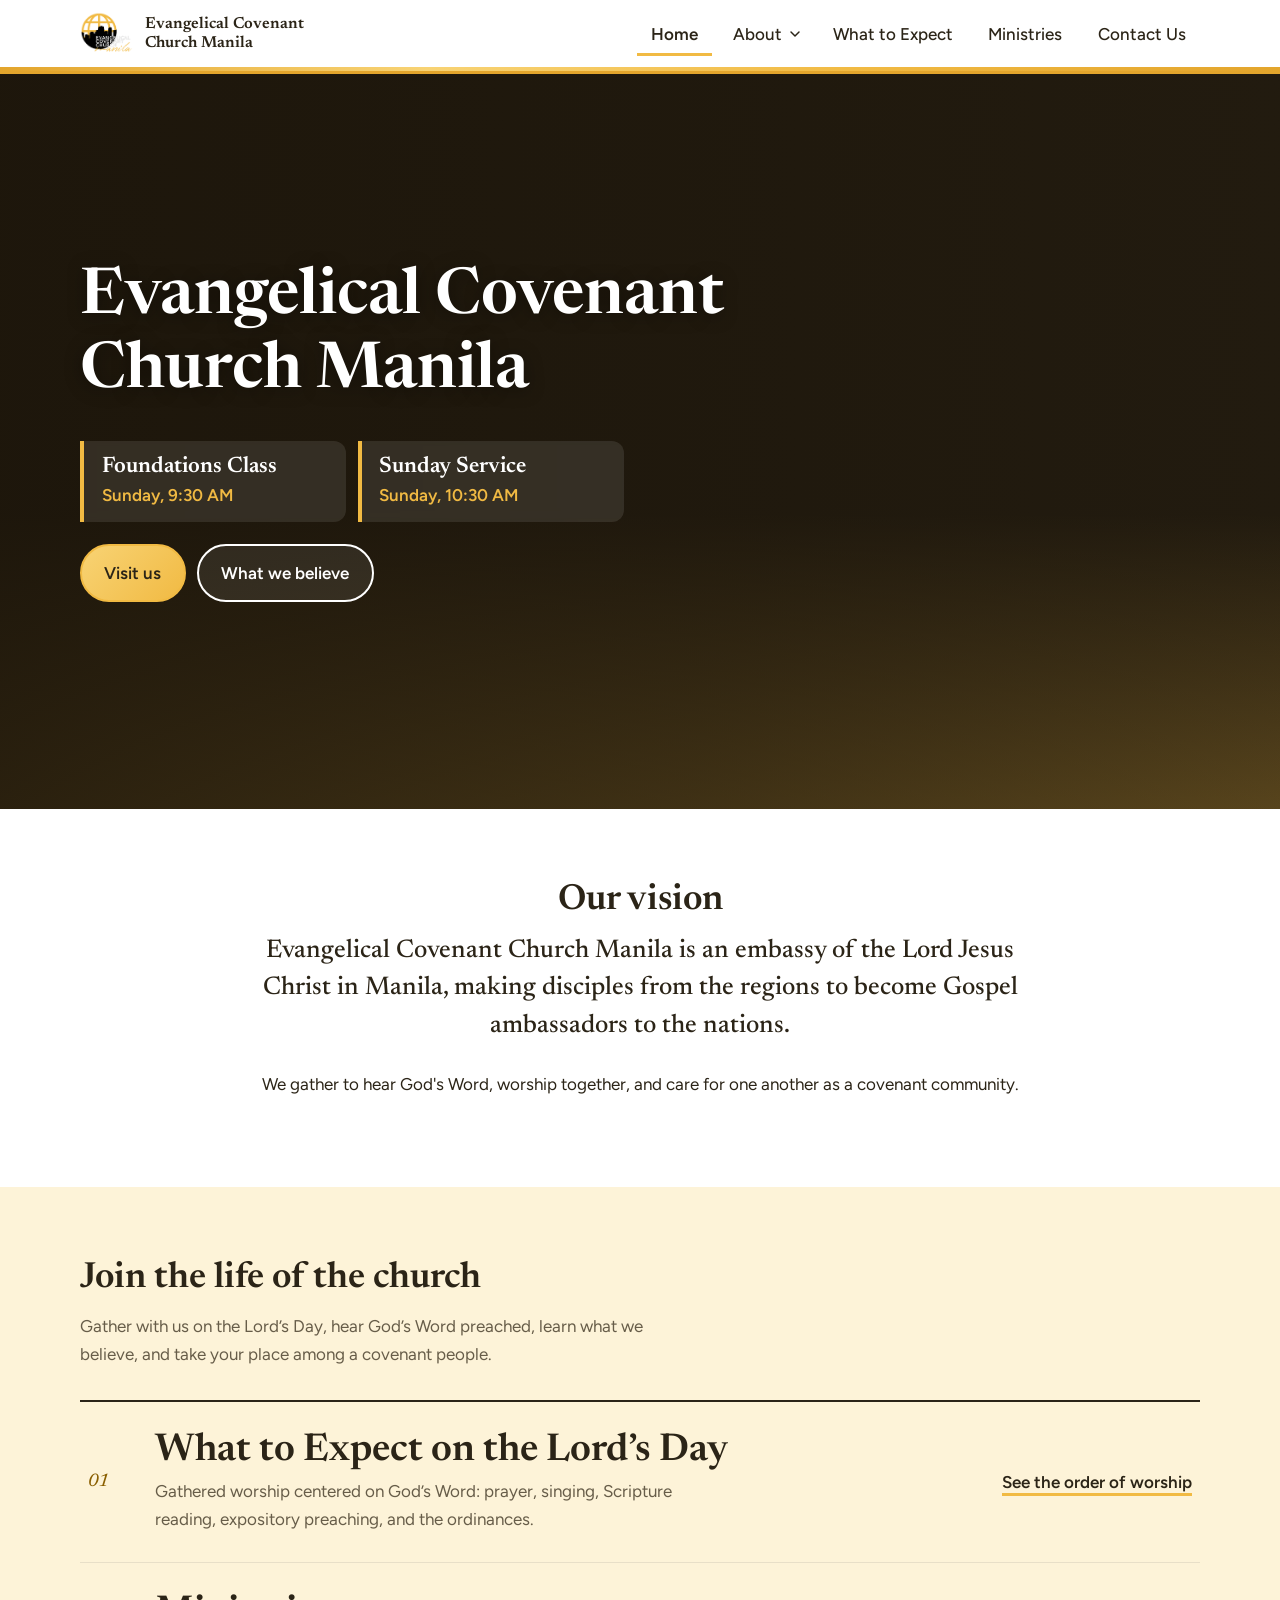
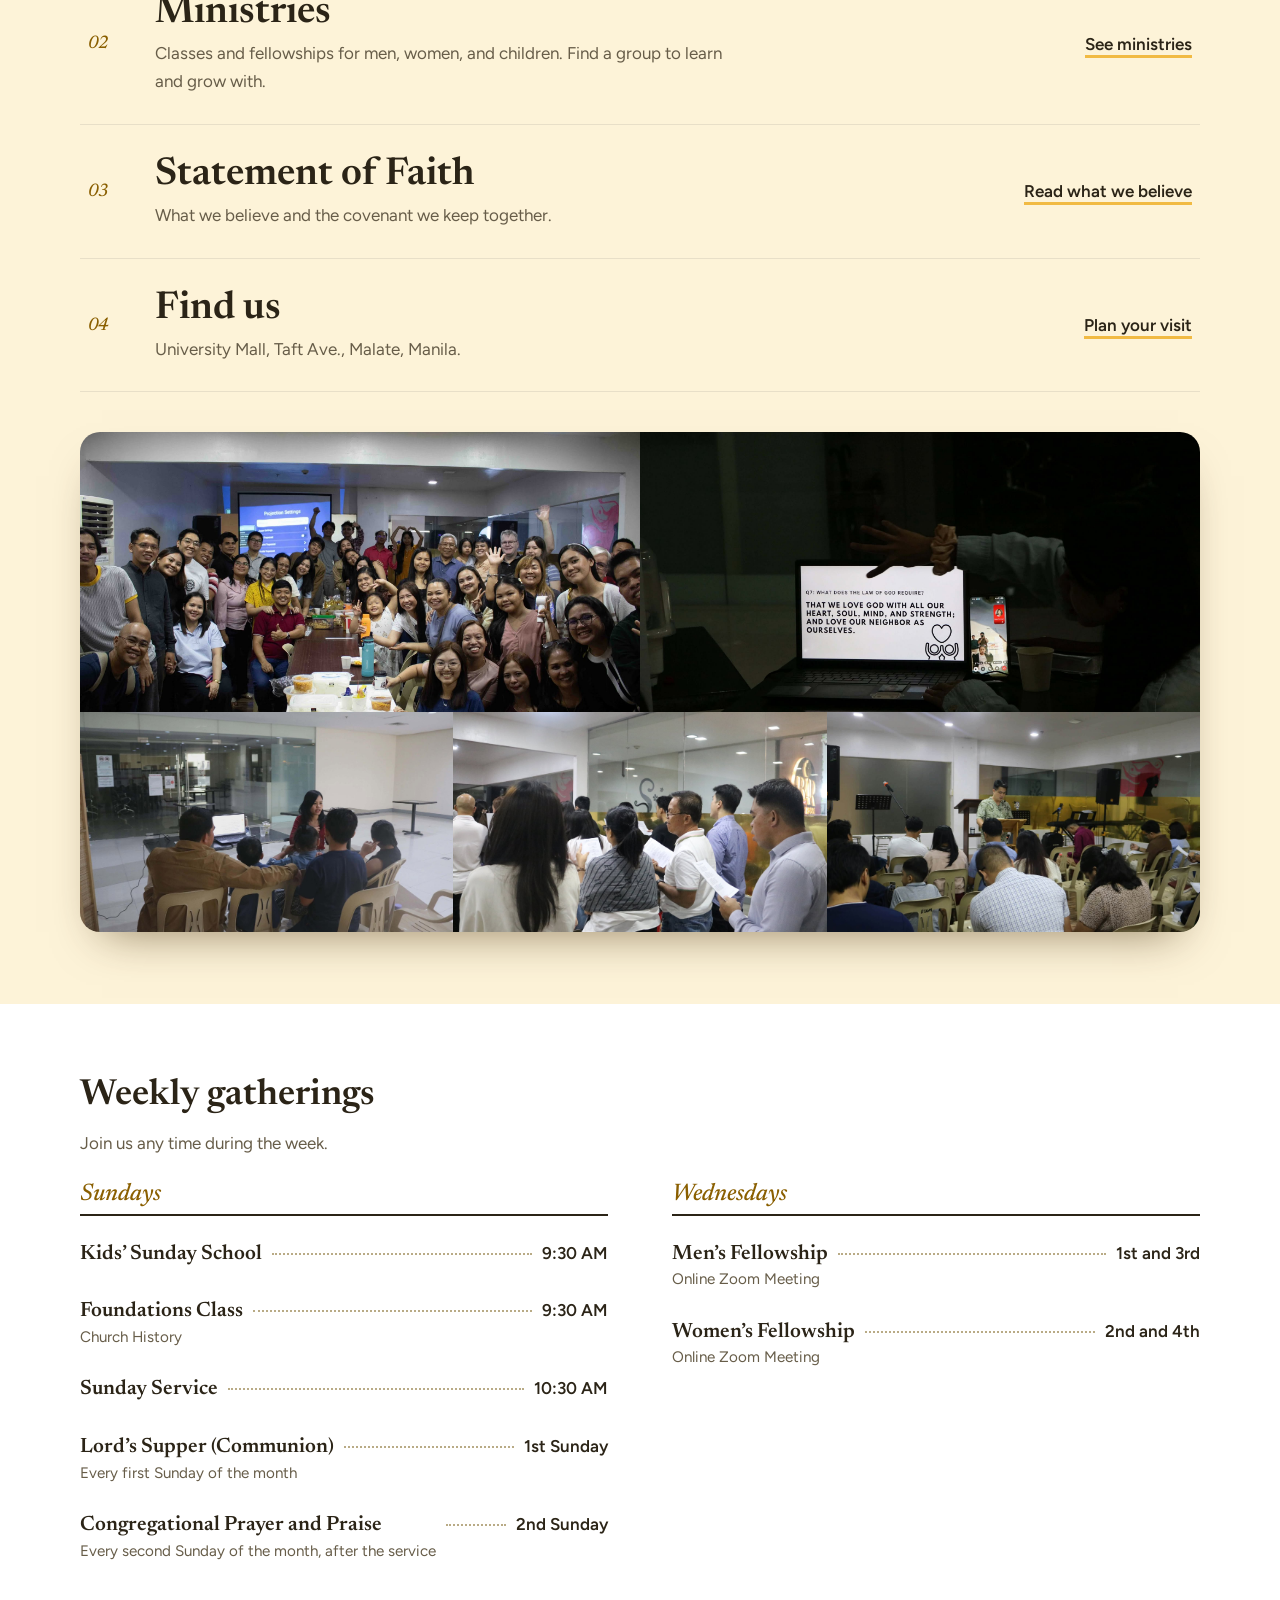
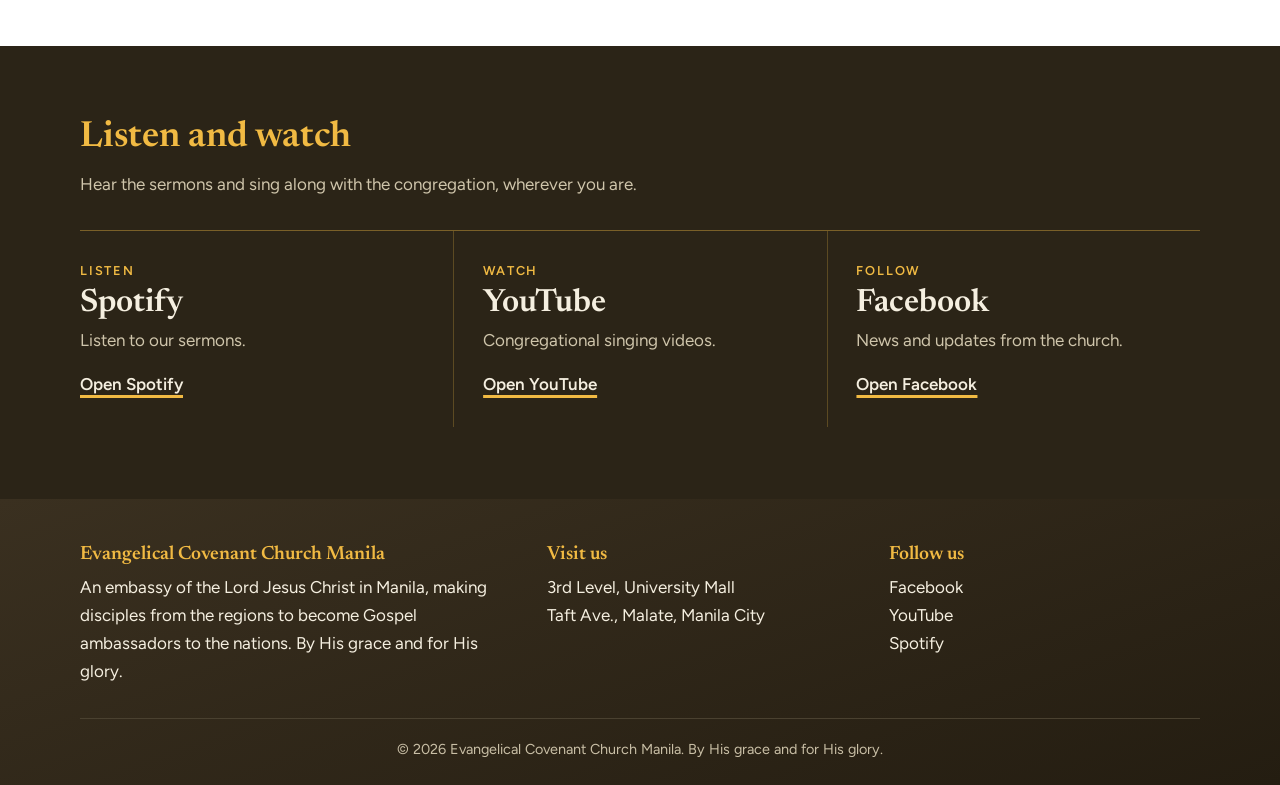
==== index.html @ 543fa3ef "Add files via upload" ====
<!DOCTYPE html>
<html lang="en"><head><meta charset="utf-8">
<!--
  Evangelical Covenant Church Manila (ECCM) website
  (c) 2026 Evangelical Covenant Church Manila. All rights reserved.
  PRIVATE PROPERTY: This code is the private property of ECCM.
  Do not copy, reproduce, modify, or redistribute any part of it without written permission.
-->

<meta name="viewport" content="width=device-width, initial-scale=1">
<title>Evangelical Covenant Church Manila</title><meta name="description" content="Evangelical Covenant Church Manila, an embassy of the Lord Jesus Christ in Manila.">
<link rel="preconnect" href="https://fonts.googleapis.com"><link rel="preconnect" href="https://fonts.gstatic.com" crossorigin>
<link href="https://fonts.googleapis.com/css2?family=Figtree:wght@400;500;600&family=Newsreader:ital,opsz,wght@0,6..72,500;0,6..72,600;1,6..72,400&display=swap" rel="stylesheet">
<link rel="icon" href="img/logo.png"><link rel="stylesheet" href="style.css"></head><body>
<header class="site-header"><div class="wrap bar">
<a class="brand" href="index.html"><img class="logo" src="img/logo.png" alt="" height="44"><span>Evangelical Covenant<br>Church Manila</span></a>
<button class="menu-btn" aria-expanded="false" aria-controls="nav">Menu</button>
<nav id="nav"><ul><li><a href="index.html" aria-current="page">Home</a></li><li class="has-sub"><a href="about.html">About</a><button class="sub-btn" type="button" aria-expanded="false" aria-controls="sub-about" aria-label="Show About submenu"><svg viewBox="0 0 24 24" width="16" height="16" fill="none" stroke="currentColor" stroke-width="2.2" stroke-linecap="round" stroke-linejoin="round" aria-hidden="true"><path d="M6 9l6 6 6-6"/></svg></button><ul class="sub" id="sub-about"><li><a href="about.html#statement">Statement of Faith</a></li><li><a href="about.html#covenant">How We Live</a></li><li><a href="about.html#leadership">Leadership</a></li></ul></li><li><a href="what-to-expect.html">What to Expect</a></li><li><a href="ministries.html">Ministries</a></li><li><a href="contact.html">Contact Us</a></li></ul></nav></div></header>
<main><section class="hero"><div class="slides" aria-hidden="true"><i style="background-image:url(img/bg-1.jpg)"></i><i style="background-image:url(img/bg-2.jpg)"></i><i style="background-image:url(img/bg-3.jpg)"></i><i style="background-image:url(img/bg-4.jpg)"></i></div><div class="shade" aria-hidden="true"></div>
<div class="wrap hero-copy">
<h1>Evangelical Covenant Church Manila</h1>
<ul class="hero-times"><li><b>Foundations Class</b><span>Sunday, 9:30 AM</span></li><li><b>Sunday Service</b><span>Sunday, 10:30 AM</span></li></ul>
<div class="btns"><a class="btn gold" href="contact.html">Visit us</a><a class="btn ghost" href="about.html#statement">What we believe</a></div></div></section>
<section class="sec"><div class="wrap vision"><h2>Our vision</h2><p class="big">Evangelical Covenant Church Manila is an embassy of the Lord Jesus Christ in Manila, making disciples from the regions to become Gospel ambassadors to the nations.</p><p>We gather to hear God's Word, worship together, and care for one another as a covenant community.</p></div></section>
<section class="sec join"><div class="wrap"><h2>Join the life of the church</h2><p class="intro">Gather with us on the Lord’s Day, hear God’s Word preached, learn what we believe, and take your place among a covenant people.</p>
<ul class="dir">
<li><a href="what-to-expect.html"><span class="no">01</span><span class="tx"><strong>What to Expect on the Lord’s Day</strong><span>Gathered worship centered on God’s Word: prayer, singing, Scripture reading, expository preaching, and the ordinances.</span></span><span class="cta">See the order of worship</span></a></li>
<li><a href="ministries.html"><span class="no">02</span><span class="tx"><strong>Ministries</strong><span>Classes and fellowships for men, women, and children. Find a group to learn and grow with.</span></span><span class="cta">See ministries</span></a></li>
<li><a href="about.html#statement"><span class="no">03</span><span class="tx"><strong>Statement of Faith</strong><span>What we believe and the covenant we keep together.</span></span><span class="cta">Read what we believe</span></a></li>
<li><a href="contact.html"><span class="no">04</span><span class="tx"><strong>Find us</strong><span>University Mall, Taft Ave., Malate, Manila.</span></span><span class="cta">Plan your visit</span></a></li>
</ul>
<div class="mosaic"><figure><img src="img/bg-4.jpg" alt="" loading="lazy"><figcaption></figcaption></figure><figure><img src="img/kids-2.jpg" alt="Kid's Ministry" loading="lazy"><figcaption></figcaption></figure><figure><img src="img/kids-1.jpg" alt="Kid's Ministry" loading="lazy"><figcaption></figcaption></figure><figure><img src="img/prayer-praise.jpg" alt="Congregational singing" loading="lazy"><figcaption></figcaption></figure><figure><img src="img/cpp1.jpg" alt="Prayer and fellowship" loading="lazy"><figcaption></figcaption></figure></div></div></section>
<section class="sec"><div class="wrap"><h2>Weekly gatherings</h2><p class="intro">Join us any time during the week.</p>
<div class="bulletin">
<div class="day"><h3>Sundays</h3><ul>
<li><span class="nm">Kids’ Sunday School</span><i></i><span class="tm">9:30 AM</span></li>
<li><span class="nm">Foundations Class<small>Church History</small></span><i></i><span class="tm">9:30 AM</span></li>
<li><span class="nm">Sunday Service</span><i></i><span class="tm">10:30 AM</span></li>
<li><span class="nm">Lord’s Supper (Communion)<small>Every first Sunday of the month</small></span><i></i><span class="tm">1st Sunday</span></li>
<li><span class="nm">Congregational Prayer and Praise<small>Every second Sunday of the month, after the service</small></span><i></i><span class="tm">2nd Sunday</span></li></ul></div>
<div class="day"><h3>Wednesdays</h3><ul>
<li><span class="nm">Men’s Fellowship<small>Online Zoom Meeting</small></span><i></i><span class="tm">1st and 3rd</span></li>
<li><span class="nm">Women’s Fellowship<small>Online Zoom Meeting</small></span><i></i><span class="tm">2nd and 4th</span></li></ul></div>
</div></div></section>
<section class="sec tune"><div class="wrap"><h2>Listen and watch</h2><p class="intro">Hear the sermons and sing along with the congregation, wherever you are.</p>
<div class="tune-grid">
<a href="https://open.spotify.com/show/7pBh1CfZZZYzNuZnSrfDWi?si=7de060ad68f64322" target="_blank" rel="noopener"><span class="lbl">Listen</span><strong>Spotify</strong><span class="d">Listen to our sermons.</span><span class="go2">Open Spotify</span></a>
<a href="https://www.youtube.com/@ECCMCongregationalSinging/videos" target="_blank" rel="noopener"><span class="lbl">Watch</span><strong>YouTube</strong><span class="d">Congregational singing videos.</span><span class="go2">Open YouTube</span></a>
<a href="https://www.facebook.com/eccm.ph" target="_blank" rel="noopener"><span class="lbl">Follow</span><strong>Facebook</strong><span class="d">News and updates from the church.</span><span class="go2">Open Facebook</span></a>
</div></div></section></main>
<footer class="site-footer"><div class="wrap">
<div class="foot">
<div><strong>Evangelical Covenant Church Manila</strong><p>An embassy of the Lord Jesus Christ in Manila, making disciples from the regions to become Gospel ambassadors to the nations. By His grace and for His glory.</p></div>
<div><strong>Visit us</strong><p>3rd Level, University Mall<br>Taft Ave., Malate, Manila City</p></div>
<div><strong>Follow us</strong><p><a href="https://www.facebook.com/eccm.ph" target="_blank" rel="noopener">Facebook</a><br><a href="https://www.youtube.com/@ECCMCongregationalSinging/videos" target="_blank" rel="noopener">YouTube</a><br><a href="https://open.spotify.com/show/7pBh1CfZZZYzNuZnSrfDWi?si=7de060ad68f64322" target="_blank" rel="noopener">Spotify</a></p></div>
</div>
<p class="copy">&copy; <span id="yr">2026</span> Evangelical Covenant Church Manila. By His grace and for His glory.</p></div></footer>
<script>
(function(){
var b=document.querySelector('.menu-btn'),n=document.getElementById('nav');
if(b&&n){b.addEventListener('click',function(){var o=n.classList.toggle('open');b.setAttribute('aria-expanded',o?'true':'false');});}
var y=document.getElementById('yr');if(y)y.textContent=new Date().getFullYear();
var subs=document.querySelectorAll('.sub-btn');
function closeSubs(){subs.forEach(function(s){s.parentNode.classList.remove('open');s.setAttribute('aria-expanded','false');});}
subs.forEach(function(s){s.addEventListener('click',function(e){e.stopPropagation();var li=s.parentNode,o=!li.classList.contains('open');closeSubs();if(o){li.classList.add('open');s.setAttribute('aria-expanded','true');}});});
document.querySelectorAll('.sub a').forEach(function(l){l.addEventListener('click',function(){closeSubs();if(n)n.classList.remove('open');if(b)b.setAttribute('aria-expanded','false');});});
document.addEventListener('click',closeSubs);
document.addEventListener('keydown',function(e){if(e.key==='Escape')closeSubs();});
var d=document.querySelector('.toc details');if(d&&window.matchMedia('(max-width:959px)').matches)d.open=false;
})();
</script></body></html>
---- style.css ----
/*
  Evangelical Covenant Church Manila (ECCM) website
  (c) 2026 Evangelical Covenant Church Manila. All rights reserved.
  PRIVATE PROPERTY: This code is the private property of ECCM.
  Do not copy, reproduce, modify, or redistribute any part of it without written permission.
*/
:root{--gold:#f1ba43;--gold-deep:#8a5f00;--gold-soft:#fdf3d8;--ink:#2b2417;--muted:#675d49;--line:#e8dfc8;--white:#fff}
*{box-sizing:border-box}html{scroll-behavior:smooth;scroll-padding-top:90px}
body{margin:0;font:400 1.0625rem/1.65 Figtree,system-ui,sans-serif;color:var(--ink);background:var(--white);-webkit-text-size-adjust:100%}
h1,h2,h3{font-family:Newsreader,Georgia,serif;font-weight:600;line-height:1.15;margin:0 0 .5em}
h1{font-size:clamp(2.2rem,7vw,4rem)}h2{font-size:clamp(1.6rem,4.5vw,2.25rem)}h3{font-size:1.35rem}
p{margin:0 0 1em}a{color:inherit}img{max-width:100%}
:focus-visible{outline:3px solid var(--ink);outline-offset:3px}
.wrap{width:min(1120px,100% - 2.5rem);margin-inline:auto}
.site-header{position:sticky;top:0;z-index:10;background:var(--white);border-bottom:3px solid var(--gold)}
.bar{display:flex;align-items:center;justify-content:space-between;padding:.7rem 0;flex-wrap:wrap}
.brand{display:flex;align-items:center;gap:.7rem;text-decoration:none;font:600 1rem/1.15 Newsreader,serif}
.mark{display:grid;place-items:center;width:2.6rem;height:2.6rem;background:var(--gold);border-radius:50%;font-size:1.4rem}
.menu-btn{font:600 1rem Figtree,sans-serif;padding:.6rem 1rem;border:2px solid var(--ink);background:none;border-radius:8px;cursor:pointer}
nav{width:100%;display:none}nav.open{display:block}
nav ul{list-style:none;margin:.6rem 0 0;padding:0}
nav a{display:block;padding:.85rem .25rem;text-decoration:none;font-weight:500;border-top:1px solid var(--line)}
nav a[aria-current]{font-weight:600;box-shadow:inset 4px 0 var(--gold);padding-left:.8rem}
@media(min-width:760px){.menu-btn{display:none}nav{display:block;width:auto}nav ul{display:flex;gap:.4rem;margin:0}
nav a{border:0;padding:.5rem .9rem;border-radius:8px}nav a:hover{background:var(--gold-soft)}nav a[aria-current]{box-shadow:inset 0 -3px var(--gold);border-radius:0;padding-left:.9rem}}
.hero{background:var(--gold);padding:clamp(2.5rem,8vw,5.5rem) 0}
.hero-grid{display:grid;gap:2rem;align-items:center}
.lead{font-size:1.2rem;max-width:34em}
@media(min-width:860px){.hero-grid{grid-template-columns:1.1fr .9fr}}
.page-hero{background:var(--gold);padding:clamp(2rem,6vw,3.5rem) 0}.page-hero h1{margin:0 0 .2em}.page-hero p{margin:0;font-size:1.15rem}
.btns{display:flex;flex-wrap:wrap;gap:.7rem;margin:1.4rem 0 1rem}
.btn{display:inline-block;padding:.8rem 1.4rem;border-radius:999px;font-weight:600;text-decoration:none;border:2px solid var(--ink)}
.btn.dark{background:var(--ink);color:var(--white)}.btn.line{background:transparent}.btn:hover{transform:translateY(-1px)}
.sec{padding:clamp(2.5rem,7vw,4.5rem) 0}.tint{background:var(--gold-soft)}
.two{display:grid;gap:2rem;align-items:center}@media(min-width:860px){.two{grid-template-columns:1fr 1fr;gap:3.5rem}}
.big{font:500 clamp(1.25rem,3.5vw,1.6rem)/1.45 Newsreader,serif}
.sub{margin-top:1.6rem;font-size:1.35rem}.note{color:var(--muted);font-size:.95rem}
.cards{display:grid;gap:1rem;margin:1.5rem 0}@media(min-width:700px){.cards{grid-template-columns:repeat(3,1fr)}}
.card{display:block;padding:1.4rem;background:var(--white);border:1px solid var(--line);border-top:4px solid var(--gold);border-radius:10px;text-decoration:none}
.card p{margin:0;color:var(--muted)}.card:hover{border-color:var(--gold)}
.gallery{display:grid;gap:1rem;grid-template-columns:repeat(auto-fit,minmax(200px,1fr));margin-top:1.5rem}
.ph{display:grid;place-items:center;aspect-ratio:4/3;border:2px dashed var(--gold-deep);background:repeating-linear-gradient(45deg,var(--gold-soft),var(--gold-soft) 12px,#fff 12px,#fff 24px);border-radius:12px;text-align:center;color:var(--gold-deep);font-weight:600;padding:1rem}
.ph small{display:block;font-weight:400;font-size:.85rem;margin-top:.2rem}.ph.tall{aspect-ratio:4/5}.hero-ph{aspect-ratio:3/2;border-color:var(--ink);color:var(--ink)}
.doc{display:grid;gap:2rem}@media(min-width:960px){.doc{grid-template-columns:260px 1fr;gap:4rem;align-items:start}.toc{position:sticky;top:96px}}
.toc{background:var(--gold-soft);border-radius:10px;padding:1rem 1.2rem}.toc summary{font-weight:600;cursor:pointer}
.toc ul{list-style:none;padding:0;margin:.8rem 0 0}.toc a{display:block;padding:.3rem 0;text-decoration:none;font-size:.95rem}.toc a:hover{text-decoration:underline}
@media(min-width:960px){.toc summary{pointer-events:none}}
.prose{max-width:42rem}.prose article{padding-bottom:1.6rem;margin-bottom:1.6rem;border-bottom:1px solid var(--line)}.prose h2{font-size:1.6rem}
.prose p{font-family:Newsreader,Georgia,serif;font-size:1.2rem;line-height:1.7}
.prose ol{padding-left:1.4rem}.prose li{font-family:Newsreader,Georgia,serif;font-size:1.2rem;line-height:1.7;margin-bottom:1rem}.blessing{font-style:italic}
.mlist{display:grid;gap:2rem}.ministry{display:grid;gap:1rem;padding-bottom:2rem;border-bottom:1px solid var(--line)}
@media(min-width:760px){.ministry{grid-template-columns:320px 1fr;gap:2rem;align-items:center}.ministry:nth-child(even){grid-template-columns:1fr 320px}.ministry:nth-child(even) .ph{order:2}}
.map{width:100%;aspect-ratio:4/3;border:0;border-radius:12px;margin-bottom:1rem;background:var(--gold-soft)}
.site-footer{background:var(--ink);color:#f5efe0;padding:2.5rem 0 1.5rem}
.foot{display:grid;gap:1.5rem}@media(min-width:700px){.foot{grid-template-columns:2fr 1fr}}
.site-footer strong{font:600 1.2rem Newsreader,serif;color:var(--gold)}.site-footer p{margin:.4rem 0 0}.site-footer a{text-decoration:none}.site-footer a:hover{text-decoration:underline}
.copy{margin-top:1.5rem!important;padding-top:1rem;border-top:1px solid #4a4130;font-size:.9rem;color:#c9bfa6}
@media(prefers-reduced-motion:reduce){*{scroll-behavior:auto!important;transition:none!important}}

/* Gold gradient + grain */
:root{--grain:url("data:image/svg+xml,%3Csvg xmlns='http://www.w3.org/2000/svg' width='220' height='220'%3E%3Cfilter id='n'%3E%3CfeTurbulence type='fractalNoise' baseFrequency='.85' numOctaves='3' stitchTiles='stitch'/%3E%3CfeColorMatrix values='0 0 0 0 .35 0 0 0 0 .22 0 0 0 0 0 0 0 0 .9 0'/%3E%3C/filter%3E%3Crect width='100%25' height='100%25' filter='url(%23n)'/%3E%3C/svg%3E")}
.hero,.page-hero{position:relative;isolation:isolate;overflow:hidden;
background:radial-gradient(900px 500px at 85% -10%,#ffe9a8 0%,rgba(255,233,168,0) 60%),radial-gradient(700px 500px at 0% 110%,#d89a1f 0%,rgba(216,154,31,0) 65%),linear-gradient(135deg,#f8d374 0%,#f1ba43 50%,#e3a52c 100%)}
.hero::before,.page-hero::before{content:"";position:absolute;inset:0;z-index:-1;background-image:var(--grain);opacity:.28;mix-blend-mode:multiply;pointer-events:none}
.site-header{border-bottom:0;box-shadow:0 3px 0 #e3a52c}
.site-header::after{content:"";display:block;height:4px;background:linear-gradient(90deg,#e3a52c,#f8d374,#f1ba43,#e3a52c)}
.tint{background:linear-gradient(180deg,#fff8e3,#fdecc0)}
.card{border-top:0;position:relative;overflow:hidden}
.card::before{content:"";position:absolute;inset:0 0 auto 0;height:5px;background:linear-gradient(90deg,#e3a52c,#f8d374)}
.btn.dark{background:linear-gradient(135deg,#3a3020,#2b2417)}
.site-footer{background:linear-gradient(160deg,#3a3020,#241d11)}
.logo{height:2.8rem;width:auto;max-width:4rem;object-fit:contain;display:block}

/* v3: photos, bento, schedule, stage, footer */
.hero-img{width:100%;aspect-ratio:3/2;object-fit:cover;border-radius:14px;border:6px solid #fff;box-shadow:0 18px 40px -12px rgba(60,35,0,.45)}
.mimg{width:100%;aspect-ratio:4/3;object-fit:cover;border-radius:12px;display:block}
.when-tag{display:inline-block;margin:0 0 .8rem;padding:.3rem .8rem;border-radius:999px;background:linear-gradient(135deg,#f8d374,#f1ba43);font-weight:600;font-size:.95rem}
.intro{color:var(--muted);max-width:36em;margin-bottom:1.6rem}

.bento{display:grid;gap:1rem;margin-bottom:1rem}
.tile{position:relative;overflow:hidden;display:flex;flex-direction:column;gap:.2rem;padding:1.6rem;border-radius:18px;text-decoration:none;min-height:200px;transition:transform .2s,box-shadow .2s}
.tile:hover{transform:translateY(-3px);box-shadow:0 16px 30px -14px rgba(60,35,0,.5)}
.tile h3{font-size:1.6rem;margin:.9rem 0 .4rem}.tile p{margin:0;max-width:26em}
.tile .ico{display:grid;place-items:center;width:3.2rem;height:3.2rem;border-radius:14px}
.go{margin-top:auto;align-self:flex-end;display:grid;place-items:center;width:2.6rem;height:2.6rem;border-radius:50%;border:2px solid currentColor}
.t-main{background:radial-gradient(500px 300px at 100% 0,rgba(241,186,67,.35),transparent 60%),linear-gradient(160deg,#3a3020,#241d11);color:#fdf3d8}
.t-main::before,.t-gold::before{content:"";position:absolute;inset:0;background-image:var(--grain);opacity:.18;mix-blend-mode:overlay;pointer-events:none}
.t-main .ico{background:var(--gold);color:var(--ink)}.t-main h3{font-size:2rem;color:var(--gold)}
.t-gold{background:linear-gradient(135deg,#f8d374,#f1ba43 55%,#e3a52c)}.t-gold .ico{background:rgba(43,36,23,.9);color:var(--gold)}
.t-cream{background:#fff;border:2px solid var(--gold)}.t-cream .ico{background:var(--gold-soft);color:var(--gold-deep)}
@media(min-width:760px){.bento{grid-template-columns:1.25fr 1fr;grid-template-rows:1fr 1fr}.t-main{grid-row:span 2;padding:2rem}.tile{min-height:0}}

.mosaic{display:grid;gap:1rem;grid-template-columns:1fr 1fr;margin-top:1rem}
.mosaic .ph{aspect-ratio:1/1}.mosaic .ph:first-child{grid-column:span 2;aspect-ratio:16/10}
@media(min-width:760px){.mosaic{grid-template-columns:repeat(4,1fr)}.mosaic .ph{aspect-ratio:auto;min-height:150px}
.mosaic .ph:first-child{grid-column:span 2;grid-row:span 2;aspect-ratio:auto}.mosaic .ph:last-child{grid-column:span 2}}

.sched{list-style:none;margin:1.2rem 0 0;padding:0;display:grid;gap:.8rem}
.sched li{display:flex;gap:1rem;align-items:center;padding:.8rem;border:1px solid var(--line);border-radius:14px;background:#fff}
.when{flex:0 0 7.2rem;text-align:center;padding:.7rem .4rem;border-radius:10px;background:linear-gradient(135deg,#f8d374,#f1ba43 60%,#e3a52c);line-height:1.25}
.when b{display:block;font-weight:600}.when span{font-size:.9rem}
.sched h3{margin:0;font-size:1.25rem}.sched p{margin:.1rem 0 0;color:var(--muted);font-size:.95rem}
@media(min-width:760px){.sched:not(.small){grid-template-columns:1fr 1fr}}
.sched.small{margin-top:.8rem}.sched.small li{padding:.6rem}

.stage{background:radial-gradient(700px 400px at 90% 0,rgba(241,186,67,.22),transparent 60%),linear-gradient(160deg,#3a3020,#241d11);color:#f5efe0}
.stage h2{color:var(--gold)}.stage .intro{color:#cfc5ab}
.plats{display:grid;gap:1rem}@media(min-width:760px){.plats{grid-template-columns:repeat(3,1fr)}}
.plat{display:flex;flex-direction:column;align-items:flex-start;gap:.3rem;padding:1.5rem;border-radius:18px;text-decoration:none;background:rgba(255,255,255,.06);border:1px solid rgba(241,186,67,.28);transition:background .2s,transform .2s}
.plat:hover{background:rgba(255,255,255,.11);transform:translateY(-3px)}
.plat h3{margin:.8rem 0 .2rem;font-size:1.5rem;color:#fff}.plat p{margin:0 0 1rem;color:#cfc5ab}
.badge{display:grid;place-items:center;width:3.4rem;height:3.4rem;border-radius:16px;color:#fff}
.badge.sp{background:#1db954;color:#0b2a14}.badge.yt{background:#e62117}.badge.fb{background:#1877f2}
.pill{margin-top:auto;padding:.5rem 1.2rem;border-radius:999px;background:var(--gold);color:var(--ink);font-weight:600}

.foot{display:grid;gap:1.5rem;text-align:left}
@media(min-width:760px){.foot{grid-template-columns:1.4fr 1fr 1fr;gap:2rem}}
.site-footer .copy{text-align:center;margin:2rem 0 0!important;padding-top:1.2rem;border-top:1px solid #4a4130;font-size:.9rem;color:#c9bfa6}

/* v4: photo slideshow hero */
.hero{display:flex;align-items:center;min-height:clamp(460px,82vh,740px);padding:3rem 0;background:#241d11;color:#fff}
.hero::before{display:none}
.slides,.shade{position:absolute;inset:0}
.slides{z-index:-2}.shade{z-index:-1;background:linear-gradient(90deg,rgba(28,21,10,.82) 0%,rgba(28,21,10,.55) 55%,rgba(28,21,10,.25) 100%),linear-gradient(0deg,rgba(241,186,67,.35),transparent 40%)}
@media(max-width:759px){.shade{background:linear-gradient(0deg,rgba(28,21,10,.85) 0%,rgba(28,21,10,.6) 100%)}}
.slides i{position:absolute;inset:0;background-size:cover;background-position:center;opacity:0;animation:fade 28s infinite}
.slides i:nth-child(2){animation-delay:7s}.slides i:nth-child(3){animation-delay:14s}.slides i:nth-child(4){animation-delay:21s}
@keyframes fade{0%{opacity:0;transform:scale(1)}5%{opacity:1}25%{opacity:1}30%{opacity:0;transform:scale(1.07)}100%{opacity:0;transform:scale(1.07)}}
.hero-copy{position:relative;max-width:46rem;margin-inline:0 auto}
.hero-copy{margin-left:max(1.25rem,calc((100% - 1120px)/2))}
.hero h1{color:#fff;text-shadow:0 2px 18px rgba(0,0,0,.4)}
.hero .lead{color:#fdf3d8;text-shadow:0 1px 10px rgba(0,0,0,.4)}
.btn.gold{background:linear-gradient(135deg,#f8d374,#f1ba43);color:var(--ink);border-color:var(--gold)}
.btn.ghost{color:#fff;border-color:#fff;background:rgba(255,255,255,.08)}.btn.ghost:hover{background:rgba(255,255,255,.2)}
@media(prefers-reduced-motion:reduce){.slides i{animation:none}.slides i:first-child{opacity:1}}

/* v5: hero schedule */
.hero-times{list-style:none;margin:0 0 .5rem;padding:0;display:grid;gap:.7rem;max-width:26rem}
.hero-times li{display:flex;flex-direction:column;padding:.8rem 1.1rem;border-left:4px solid var(--gold);background:rgba(255,255,255,.1);border-radius:0 12px 12px 0;backdrop-filter:blur(2px)}
.hero-times b{font:600 1.4rem/1.2 Newsreader,Georgia,serif;color:#fff}
.hero-times span{color:var(--gold);font-weight:600}
@media(min-width:560px){.hero-times{grid-template-columns:1fr 1fr;max-width:34rem}}

/* v6: real photos */
.stack{display:grid;gap:1rem}
.stack img{width:100%;aspect-ratio:3/2;object-fit:cover;border-radius:14px;display:block;box-shadow:0 14px 30px -14px rgba(60,35,0,.45)}
.stack img:nth-child(2){width:88%;justify-self:end;border:5px solid #fff}

/* v7: vision text, hover gallery, standard ministry photos */
.vision{max-width:50rem;text-align:center}
.mosaic figure{position:relative;margin:0;overflow:hidden;border-radius:14px;aspect-ratio:1/1;background:var(--gold-soft);transition:transform .35s,box-shadow .35s}
.mosaic figure:first-child{grid-column:span 2;aspect-ratio:16/10}
.mosaic img{width:100%;height:100%;object-fit:cover;display:block;transition:transform .7s cubic-bezier(.2,.7,.2,1)}
.mosaic figure::after{content:"";position:absolute;inset:0;border:4px solid transparent;border-radius:inherit;pointer-events:none;transition:border-color .35s}
.mosaic figcaption{position:absolute;left:0;right:0;bottom:0;padding:2.2rem 1rem .9rem;color:#fff;font-weight:600;background:linear-gradient(0deg,rgba(28,21,10,.88),transparent);transform:translateY(101%);transition:transform .35s}
.mosaic figure:hover,.mosaic figure:focus-within{transform:translateY(-5px);box-shadow:0 18px 32px -14px rgba(60,35,0,.55)}
.mosaic figure:hover img{transform:scale(1.1)}
.mosaic figure:hover::after{border-color:var(--gold)}
.mosaic figure:hover figcaption{transform:none}
@media(hover:none){.mosaic figcaption{transform:none}}
@media(min-width:760px){.mosaic{grid-auto-rows:190px}.mosaic figure,.mosaic figure:first-child{aspect-ratio:auto}.mosaic figure:first-child{grid-row:span 2}}
@media(prefers-reduced-motion:reduce){.mosaic figure,.mosaic img,.mosaic figcaption{transition:none}.mosaic figure:hover img{transform:none}}
.mframe{width:100%;aspect-ratio:4/3;overflow:hidden;border-radius:12px;background:var(--gold-soft)}
.mframe .mimg{width:100%;height:100%;aspect-ratio:auto;object-fit:cover;object-position:center 30%;border-radius:0}
.ministry .ph{width:100%;aspect-ratio:4/3}
@media(min-width:760px){.ministry,.ministry:nth-child(even){grid-template-columns:360px 1fr}
.ministry:nth-child(even){grid-template-columns:1fr 360px}.ministry:nth-child(even) .mframe,.ministry:nth-child(even) .ph{order:2}}

/* v8: About dropdown, section headings, leadership */
.has-sub{display:flex;flex-wrap:wrap;align-items:stretch}
.has-sub>a{flex:1}
.sub-btn{display:grid;place-items:center;padding:0 1rem;border:0;border-top:1px solid var(--line);background:none;color:inherit;cursor:pointer}
.sub-btn svg{transition:transform .2s}.has-sub.open .sub-btn svg{transform:rotate(180deg)}
nav .sub{display:none;width:100%;margin:0;padding:0 0 .4rem 1rem}
nav .has-sub.open>.sub{display:block}
nav .sub a{font-weight:400}
@media(min-width:760px){
.has-sub{position:relative;flex-wrap:nowrap;align-items:center}
.has-sub>a{flex:0 0 auto;padding-right:.2rem}
.sub-btn{border:0;padding:.5rem .6rem .5rem .1rem;border-radius:8px}
.sub-btn:hover{background:var(--gold-soft)}
nav .sub{position:absolute;top:100%;left:0;z-index:20;min-width:16rem;width:auto;padding:.4rem;background:#fff;border:1px solid var(--line);border-radius:12px;box-shadow:0 16px 30px -14px rgba(60,35,0,.5);flex-direction:column;gap:0}
nav .has-sub:hover>.sub,nav .has-sub:focus-within>.sub,nav .has-sub.open>.sub{display:flex}
nav .sub a{padding:.6rem .8rem}
}
.sec>.wrap>h2{margin-bottom:.3em}
.prose h3{font-size:1.6rem}
.prose article:last-child{border-bottom:0;margin-bottom:0;padding-bottom:0}
.elders{display:grid;gap:1.5rem}
@media(min-width:760px){.elders{grid-template-columns:repeat(3,1fr)}}
.elder{overflow:hidden;background:#fff;border:1px solid var(--line);border-radius:16px;transition:transform .2s,box-shadow .2s}
.elder:hover{transform:translateY(-3px);box-shadow:0 16px 30px -14px rgba(60,35,0,.5)}
.eframe{aspect-ratio:4/5;background:var(--gold-soft) url("data:image/svg+xml,%3Csvg xmlns='http://www.w3.org/2000/svg' viewBox='0 0 24 24' fill='%23ecd08a'%3E%3Ccircle cx='12' cy='8' r='4'/%3E%3Cpath d='M4 21c0-4.4 3.6-8 8-8s8 3.6 8 8z'/%3E%3C/svg%3E") center/45% no-repeat}
.eframe img{width:100%;height:100%;object-fit:cover;object-position:center top;display:block}
.ebody{padding:1.3rem 1.4rem 1.6rem;border-top:4px solid var(--gold)}
.ebody h3{margin:0 0 .1rem}
.role{margin:0 0 .8rem;color:var(--gold-deep);font-weight:600;font-size:.85rem;letter-spacing:.06em;text-transform:uppercase}
.ebody p:last-child{margin:0;color:var(--muted)}

/* v9: edge-to-edge photo collage (no gaps, no inner borders) */
.mosaic{gap:0;margin-top:2rem;overflow:hidden;border-radius:20px;box-shadow:0 22px 44px -22px rgba(60,35,0,.55);grid-template-columns:1fr 1fr;grid-template-rows:230px 170px 170px;grid-auto-rows:auto}
.mosaic figure,.mosaic figure:first-child{border-radius:0;aspect-ratio:auto;min-height:0;grid-column:auto;grid-row:auto}
.mosaic figure:first-child{grid-column:1/-1}
.mosaic figure:hover,.mosaic figure:focus-within{transform:none;box-shadow:none}
.mosaic figure::after{display:none}
.mosaic figcaption:empty{display:none}
@media(min-width:760px){
.mosaic{grid-template-columns:repeat(6,1fr);grid-template-rows:280px 220px;grid-auto-rows:auto}
.mosaic figure:nth-child(1){grid-column:1/4;grid-row:1}
.mosaic figure:nth-child(2){grid-column:4/7;grid-row:1}
.mosaic figure:nth-child(3){grid-column:1/3;grid-row:2}
.mosaic figure:nth-child(4){grid-column:3/5;grid-row:2}
.mosaic figure:nth-child(5){grid-column:5/7;grid-row:2}
}

/* v10: smaller text in the About dropdown */
nav .sub a{font-size:.9rem}

/* v11: Join section as a plain directory list (replaces bento tiles) */
.join{background:var(--gold-soft)}
.dir{list-style:none;margin:2rem 0 2.5rem;padding:0;border-top:2px solid var(--ink)}
.dir a{display:grid;grid-template-columns:auto 1fr;gap:.3rem 1.2rem;align-items:baseline;padding:1.4rem .2rem;border-bottom:1px solid var(--line);text-decoration:none;transition:padding .25s,background .25s}
.dir .no{font:italic 500 1.15rem Newsreader,Georgia,serif;color:var(--gold-deep)}
.dir strong{display:block;font:600 clamp(1.6rem,5vw,2.4rem)/1.1 Newsreader,Georgia,serif}
.dir .tx span{display:block;margin-top:.3rem;max-width:34em;color:var(--muted)}
.dir .cta{grid-column:2;font-weight:600;text-decoration:underline;text-decoration-color:var(--gold);text-decoration-thickness:3px;text-underline-offset:5px}
.dir a:hover{background:#fff;padding-left:1.2rem}
.dir a:hover .cta{text-decoration-color:var(--ink)}
@media(min-width:760px){.dir a{grid-template-columns:3rem 1fr auto;align-items:center;padding:1.8rem .5rem}.dir .cta{grid-column:auto}}

/* v12: Weekly gatherings as a bulletin timetable; Listen and watch as a flat dark band */
.bulletin{display:grid;gap:2.5rem;margin-top:1.6rem}
@media(min-width:760px){.bulletin{grid-template-columns:1fr 1fr;gap:4rem}}
.day h3{font:italic 500 1.5rem Newsreader,Georgia,serif;color:var(--gold-deep);margin:0 0 .5rem;padding-bottom:.5rem;border-bottom:2px solid var(--ink)}
.day ul{list-style:none;margin:0;padding:0}
.day li{display:flex;align-items:baseline;gap:.6rem;padding:.9rem 0}
.day .nm{font:600 1.3rem/1.2 Newsreader,Georgia,serif}
.day .nm small{display:block;margin-top:.15rem;font:400 .95rem Figtree,system-ui,sans-serif;color:var(--muted)}
.day i{flex:1;min-width:1rem;border-bottom:2px dotted #b9ab86;transform:translateY(-.25rem)}
.day .tm{font-weight:600;white-space:nowrap}
.tune{background:var(--ink);color:#f5efe0}
.tune h2{color:var(--gold)}.tune .intro{color:#cfc5ab}
.tune-grid{display:grid;margin-top:2rem;border-top:1px solid rgba(241,186,67,.4)}
.tune-grid a{display:block;padding:1.6rem 0;text-decoration:none;border-bottom:1px solid rgba(241,186,67,.25)}
.tune .lbl{display:block;font-size:.8rem;letter-spacing:.14em;text-transform:uppercase;font-weight:600;color:var(--gold)}
.tune strong{display:block;margin:.3rem 0;font:600 2rem/1.1 Newsreader,Georgia,serif;transition:color .2s}
.tune .d{display:block;margin-bottom:1rem;color:#cfc5ab}
.tune .go2{font-weight:600;text-decoration:underline;text-decoration-color:var(--gold);text-decoration-thickness:3px;text-underline-offset:5px}
.tune-grid a:hover strong{color:var(--gold)}
@media(min-width:760px){.tune-grid{grid-template-columns:repeat(3,1fr)}.tune-grid a{padding:1.8rem 1.8rem 1.8rem 0;border-bottom:0}.tune-grid a+a{padding-left:1.8rem;border-left:1px solid rgba(241,186,67,.25)}}

/* v13: Ministries page (photo slideshows + editorial rows) */
.mn-list{display:grid;gap:0}
.mn{display:grid;gap:1.6rem;padding:2.6rem 0;border-top:1px solid var(--line)}
.mn:first-child{border-top:0;padding-top:0}
.mn-no{margin:0 0 .2rem;font:italic 500 1.15rem Newsreader,Georgia,serif;color:var(--gold-deep)}
.mn h2{margin:0 0 .5rem}
.mn-meta{display:inline-block;margin:0 0 1rem;padding-bottom:.2rem;border-bottom:3px solid var(--gold);font-weight:600;font-size:.9rem;letter-spacing:.05em;text-transform:uppercase}
.mn-text p{max-width:34em}
.mn-study{margin:1.2rem 0 0!important;padding-left:1rem;border-left:4px solid var(--gold);font:italic 500 1.2rem/1.35 Newsreader,Georgia,serif}
.mn-study span{display:block;margin-bottom:.15rem;font:600 .75rem Figtree,system-ui,sans-serif;letter-spacing:.14em;text-transform:uppercase;color:var(--gold-deep)}
.show{padding:0 .7rem .2rem 0}
.frame{position:relative;aspect-ratio:4/3;overflow:hidden;border-radius:4px;background:var(--gold-soft);box-shadow:.7rem .7rem 0 var(--gold)}
.frame img{position:absolute;inset:0;width:100%;height:100%;object-fit:cover;object-position:center 30%;opacity:0;transition:opacity .8s}
.frame img.on{opacity:1}
.dots{display:flex;gap:.2rem;margin-top:1.2rem}
.dots button{width:2.4rem;height:1.6rem;padding:0;border:0;background:none;cursor:pointer}
.dots button::after{content:"";display:block;height:4px;background:var(--line);transition:background .3s}
.dots button.on::after{background:var(--ink)}
.mn-cta{max-width:44rem;text-align:center}
.mn-cta .btns{justify-content:center}
@media(min-width:860px){
.mn{grid-template-columns:1.1fr 1fr;gap:4rem;align-items:center;padding:3.6rem 0}
.mn:nth-child(even){grid-template-columns:1fr 1.1fr}
.mn:nth-child(even) .show{order:2;padding:0 0 .2rem .7rem}
.mn:nth-child(even) .frame{box-shadow:-.7rem .7rem 0 var(--gold)}
}
@media(prefers-reduced-motion:reduce){.frame img{transition:none}}

/* v14: Contact page */
.visit{display:grid;gap:2.2rem;align-items:center}
.addr{margin:1rem 0 1.6rem;font:500 clamp(1.5rem,4.5vw,2.2rem)/1.3 Newsreader,Georgia,serif}
.mapbox{padding:0 .7rem 0 0}
.mapbox .map{display:block;margin:0;border-radius:4px;box-shadow:.7rem .7rem 0 var(--gold)}
.mapbox .btns{margin-top:1.8rem}
@media(min-width:860px){.visit{grid-template-columns:1fr 1.1fr;gap:4rem}.mapbox .map{aspect-ratio:5/4}}

/* v15: What to Expect page */
.bul{display:grid;gap:3rem;align-items:center}
.txt2{display:grid;gap:2.4rem}
.bstage{perspective:1200px;padding:1rem 1rem 2rem}
.bfloat{position:relative;width:min(100%,420px);margin:0 auto;animation:bfloat 6s ease-in-out infinite alternate}
.bback{position:absolute;inset:0;background:var(--gold);border-radius:3px;transform:translate(.9rem,.9rem)}
.bpaper{position:relative;overflow:hidden;aspect-ratio:8.5/11;background:#fff;border-radius:3px;box-shadow:0 22px 40px -18px rgba(60,35,0,.55);transform-origin:left center;transform:rotateY(-28deg) rotateX(6deg) translateY(30px);opacity:0;transition:transform 1.3s cubic-bezier(.2,.7,.2,1),opacity 1s}
.bpaper img{position:absolute;inset:0;width:100%;height:100%;object-fit:cover;display:block}
.bph{position:absolute;inset:0;display:grid;place-content:center;gap:.3rem;padding:1rem;text-align:center;font:600 1.1rem Newsreader,Georgia,serif;color:var(--gold-deep);background:repeating-linear-gradient(45deg,var(--gold-soft),var(--gold-soft) 12px,#fff 12px,#fff 24px)}
.bph small{font:400 .8rem Figtree,system-ui,sans-serif;color:var(--muted)}
.bpaper::after{content:"";position:absolute;inset:0;background:linear-gradient(115deg,transparent 35%,rgba(255,255,255,.6) 50%,transparent 65%);transform:translateX(-130%);animation:sheen 6s 1.6s infinite;pointer-events:none}
.bstage.in .bpaper{opacity:1;transform:rotateY(0) rotateX(0)}
.bstage.live .bpaper{transform:rotateY(var(--ry,0deg)) rotateX(var(--rx,0deg));transition:transform .15s,opacity 1s}
@keyframes bfloat{to{transform:translateY(-9px)}}
@keyframes sheen{0%,60%{transform:translateX(-130%)}100%{transform:translateX(130%)}}
.flow{--p:0;position:relative;list-style:none;margin:2rem 0 0;padding:0 0 0 1.4rem;counter-reset:s}
.flow::before,.flow::after{content:"";position:absolute;left:0;top:0;width:3px}
.flow::before{height:100%;background:var(--line)}
.flow::after{height:calc(var(--p)*100%);background:var(--gold)}
.flow li{display:grid;grid-template-columns:2.8rem 1fr;gap:.4rem;padding:1.6rem 0;border-bottom:1px solid var(--line);counter-increment:s}
.flow li::before{content:counter(s,decimal-leading-zero);font:italic 500 1.2rem Newsreader,Georgia,serif;color:var(--gold-deep)}
.flow h3{margin:0 0 .4rem;font-size:1.5rem}
.flow p{max-width:40em;margin:0 0 .8rem}
.js .flow li{opacity:0;transform:translateY(22px);transition:opacity .7s,transform .7s}
.js .flow li.in{opacity:1;transform:none}
@media(min-width:860px){.bul{grid-template-columns:1fr 1.1fr;gap:4rem}.txt2{grid-template-columns:1fr 1fr;gap:4rem}.flow{padding-left:2rem}.flow li{grid-template-columns:4rem 1fr}}
@media(prefers-reduced-motion:reduce){.bfloat,.bpaper::after{animation:none}.bpaper{opacity:1;transform:none;transition:none}.js .flow li{opacity:1;transform:none;transition:none}}

/* v16: compact repeated-singing rows */
.flow li.brief{padding:.9rem 0}
.flow li.brief h3{margin:0;font-size:1.15rem}
.flow li.brief p{margin:.15rem 0 0;color:var(--muted)}
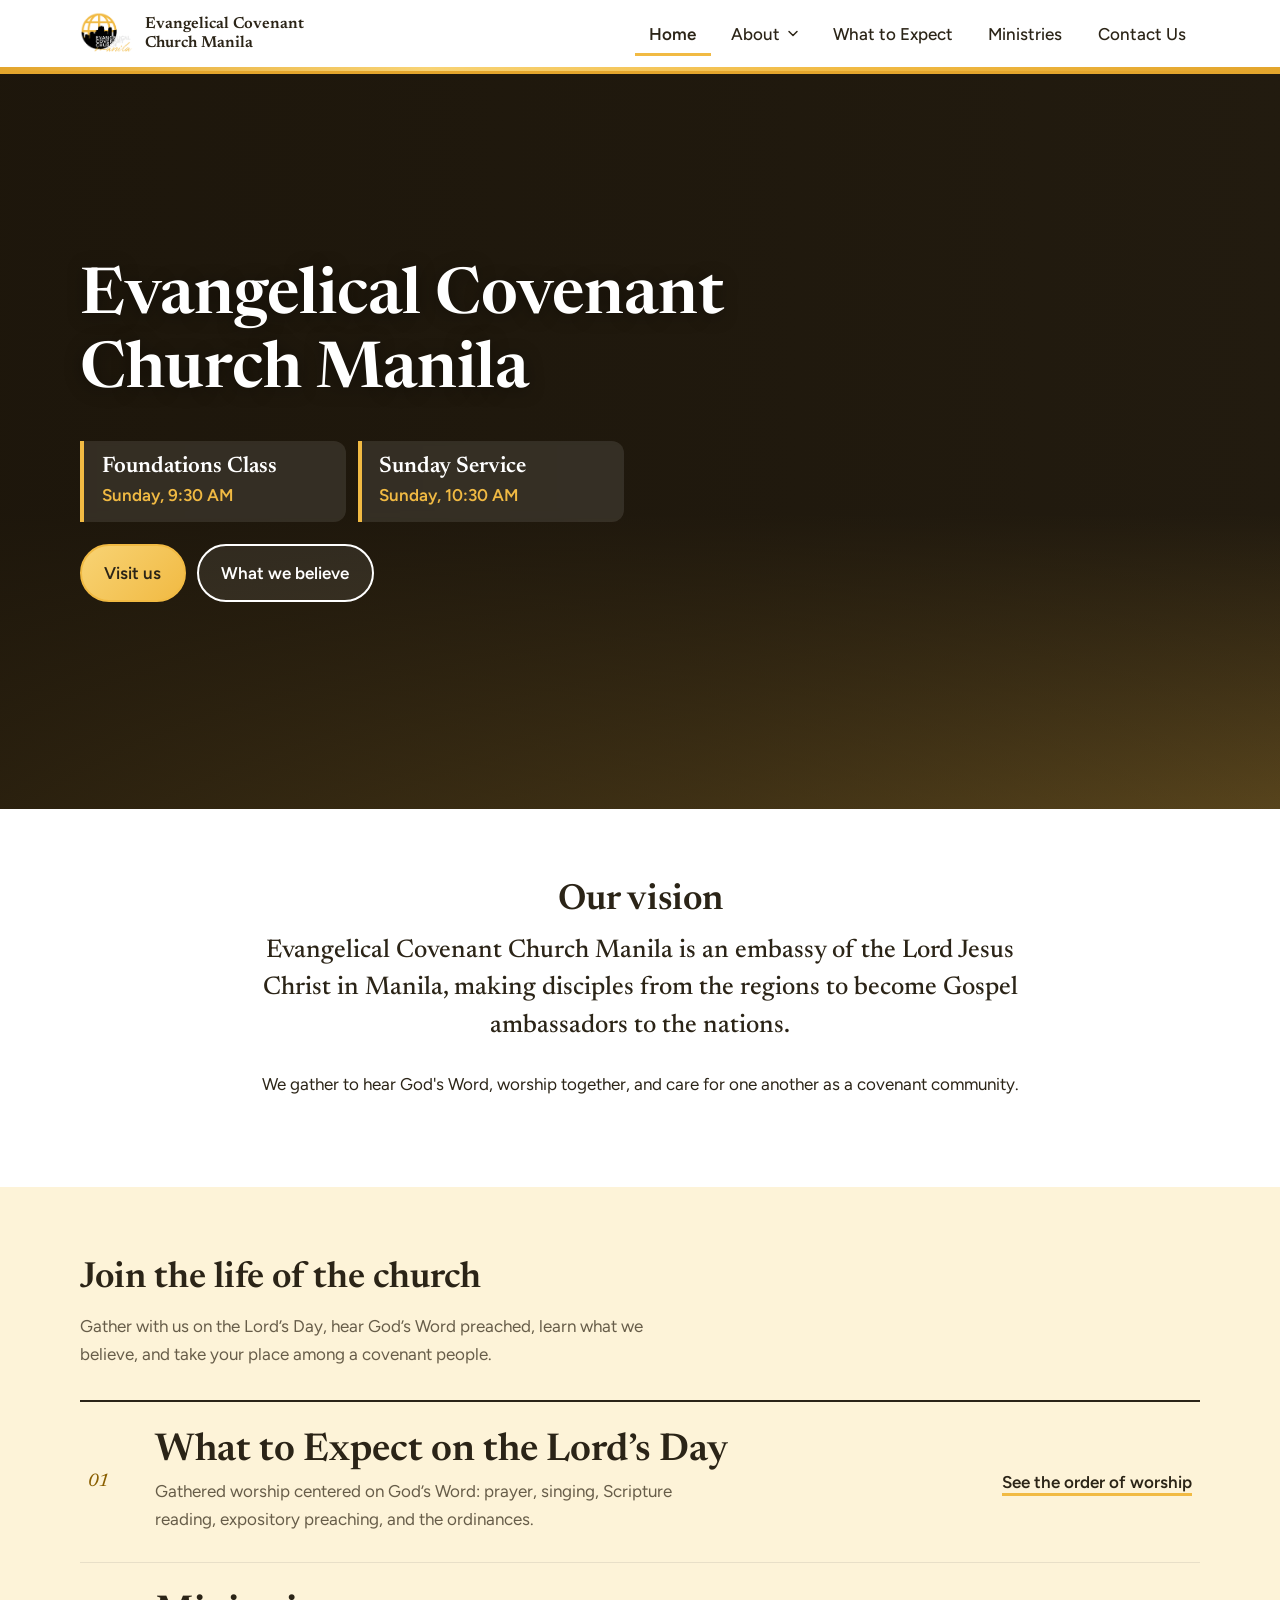
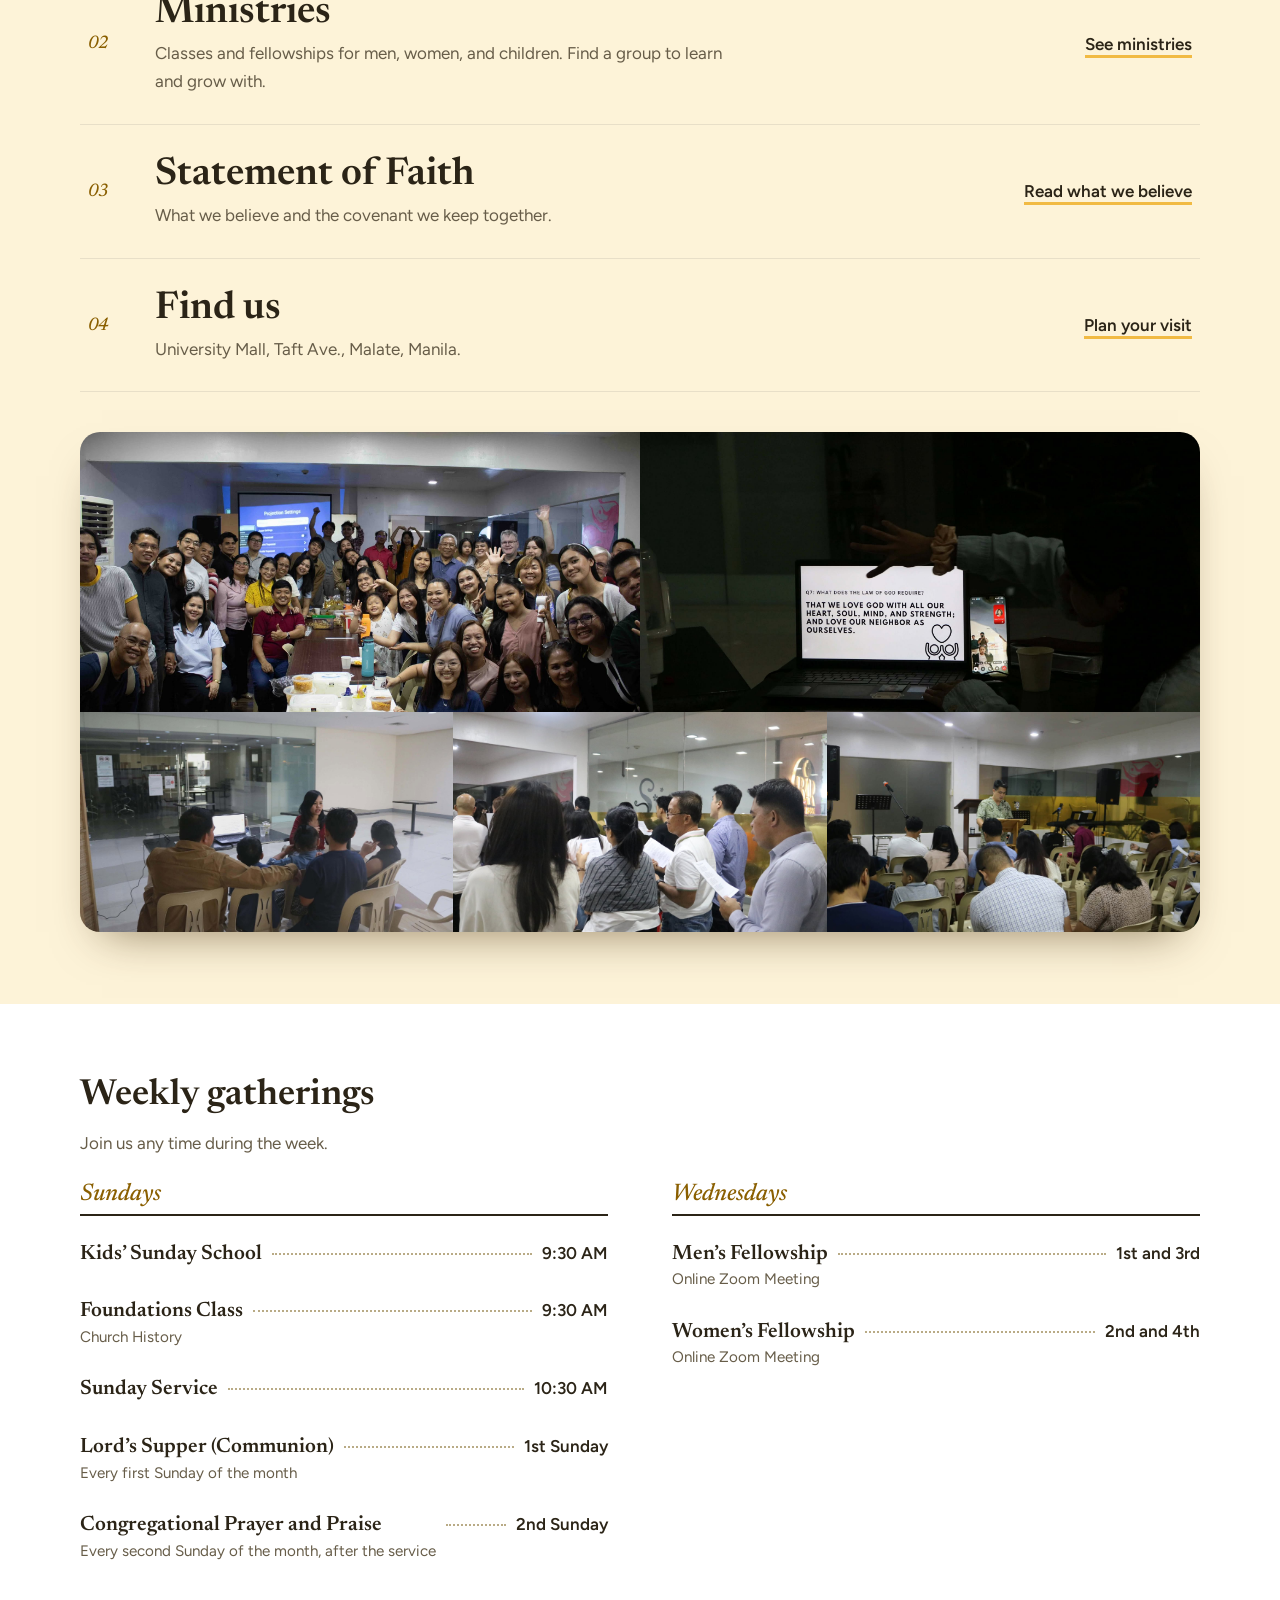
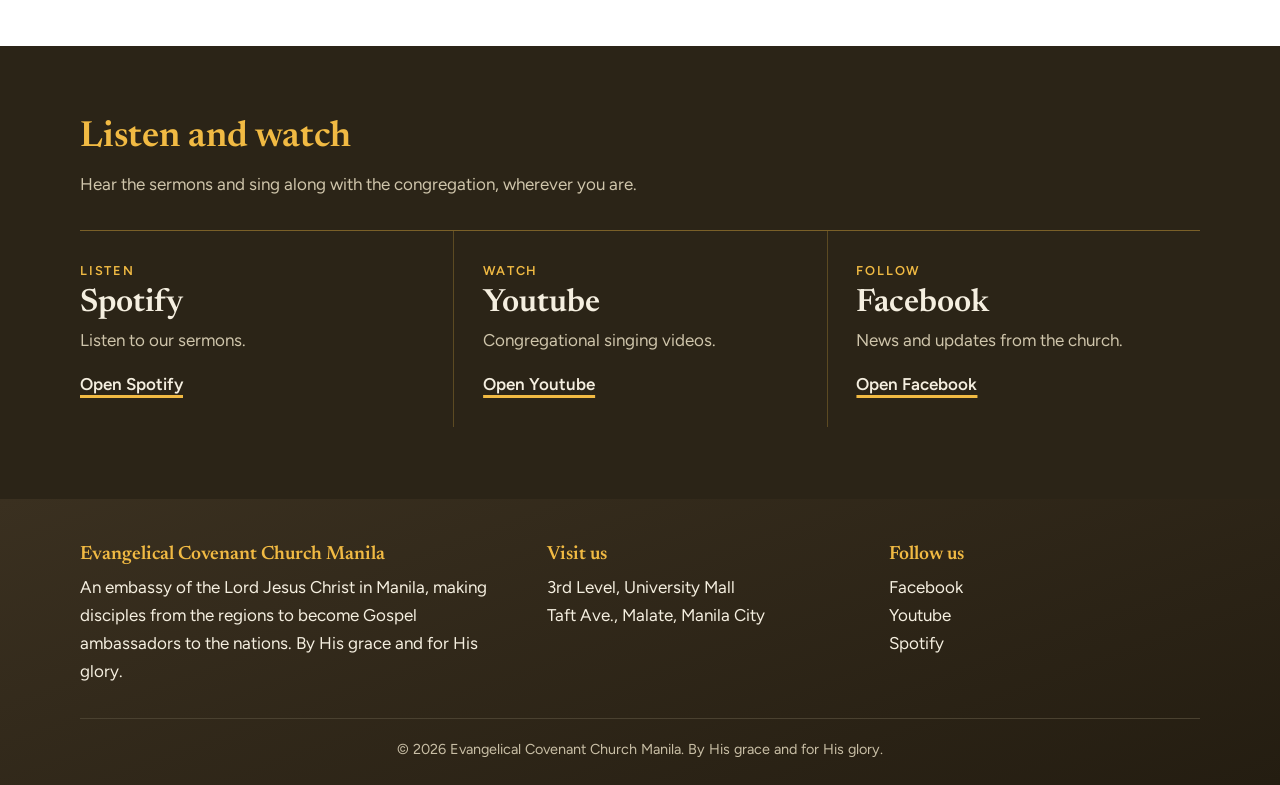
==== commit 99518fc1: "Add files via upload" ====
--- a/index.html
+++ b/index.html
@@ -14,7 +14,7 @@
 <link rel="icon" href="img/logo.png"><link rel="stylesheet" href="style.css"></head><body>
 <header class="site-header"><div class="wrap bar">
 <a class="brand" href="index.html"><img class="logo" src="img/logo.png" alt="" height="44"><span>Evangelical Covenant<br>Church Manila</span></a>
-<button class="menu-btn" aria-expanded="false" aria-controls="nav">Menu</button>
+<button class="menu-btn" aria-expanded="false" aria-controls="nav" aria-label="Menu"><span class="bars" aria-hidden="true"><i></i><i></i><i></i></span></button>
 <nav id="nav"><ul><li><a href="index.html" aria-current="page">Home</a></li><li class="has-sub"><a href="about.html">About</a><button class="sub-btn" type="button" aria-expanded="false" aria-controls="sub-about" aria-label="Show About submenu"><svg viewBox="0 0 24 24" width="16" height="16" fill="none" stroke="currentColor" stroke-width="2.2" stroke-linecap="round" stroke-linejoin="round" aria-hidden="true"><path d="M6 9l6 6 6-6"/></svg></button><ul class="sub" id="sub-about"><li><a href="about.html#statement">Statement of Faith</a></li><li><a href="about.html#covenant">How We Live</a></li><li><a href="about.html#leadership">Leadership</a></li></ul></li><li><a href="what-to-expect.html">What to Expect</a></li><li><a href="ministries.html">Ministries</a></li><li><a href="contact.html">Contact Us</a></li></ul></nav></div></header>
 <main><section class="hero"><div class="slides" aria-hidden="true"><i style="background-image:url(img/bg-1.jpg)"></i><i style="background-image:url(img/bg-2.jpg)"></i><i style="background-image:url(img/bg-3.jpg)"></i><i style="background-image:url(img/bg-4.jpg)"></i></div><div class="shade" aria-hidden="true"></div>
 <div class="wrap hero-copy">
@@ -45,14 +45,14 @@
 <section class="sec tune"><div class="wrap"><h2>Listen and watch</h2><p class="intro">Hear the sermons and sing along with the congregation, wherever you are.</p>
 <div class="tune-grid">
 <a href="https://open.spotify.com/show/7pBh1CfZZZYzNuZnSrfDWi?si=7de060ad68f64322" target="_blank" rel="noopener"><span class="lbl">Listen</span><strong>Spotify</strong><span class="d">Listen to our sermons.</span><span class="go2">Open Spotify</span></a>
-<a href="https://www.youtube.com/@ECCMCongregationalSinging/videos" target="_blank" rel="noopener"><span class="lbl">Watch</span><strong>YouTube</strong><span class="d">Congregational singing videos.</span><span class="go2">Open YouTube</span></a>
+<a href="https://www.youtube.com/@ECCMCongregationalSinging/videos" target="_blank" rel="noopener"><span class="lbl">Watch</span><strong>Youtube</strong><span class="d">Congregational singing videos.</span><span class="go2">Open Youtube</span></a>
 <a href="https://www.facebook.com/eccm.ph" target="_blank" rel="noopener"><span class="lbl">Follow</span><strong>Facebook</strong><span class="d">News and updates from the church.</span><span class="go2">Open Facebook</span></a>
 </div></div></section></main>
 <footer class="site-footer"><div class="wrap">
 <div class="foot">
 <div><strong>Evangelical Covenant Church Manila</strong><p>An embassy of the Lord Jesus Christ in Manila, making disciples from the regions to become Gospel ambassadors to the nations. By His grace and for His glory.</p></div>
 <div><strong>Visit us</strong><p>3rd Level, University Mall<br>Taft Ave., Malate, Manila City</p></div>
-<div><strong>Follow us</strong><p><a href="https://www.facebook.com/eccm.ph" target="_blank" rel="noopener">Facebook</a><br><a href="https://www.youtube.com/@ECCMCongregationalSinging/videos" target="_blank" rel="noopener">YouTube</a><br><a href="https://open.spotify.com/show/7pBh1CfZZZYzNuZnSrfDWi?si=7de060ad68f64322" target="_blank" rel="noopener">Spotify</a></p></div>
+<div><strong>Follow us</strong><p><a href="https://www.facebook.com/eccm.ph" target="_blank" rel="noopener">Facebook</a><br><a href="https://www.youtube.com/@ECCMCongregationalSinging/videos" target="_blank" rel="noopener">Youtube</a><br><a href="https://open.spotify.com/show/7pBh1CfZZZYzNuZnSrfDWi?si=7de060ad68f64322" target="_blank" rel="noopener">Spotify</a></p></div>
 </div>
 <p class="copy">&copy; <span id="yr">2026</span> Evangelical Covenant Church Manila. By His grace and for His glory.</p></div></footer>
 <script>
--- a/style.css
+++ b/style.css
@@ -317,3 +317,32 @@
 .flow li.brief{padding:.9rem 0}
 .flow li.brief h3{margin:0;font-size:1.15rem}
 .flow li.brief p{margin:.15rem 0 0;color:var(--muted)}
+
+/* v17: hamburger icon instead of the word "Menu" */
+.menu-btn{padding:.85rem .7rem;border:0;border-radius:8px;line-height:0}
+.menu-btn:hover{background:var(--gold-soft)}
+.menu-btn .bars{position:relative;display:block;width:26px;height:18px}
+.menu-btn .bars i{position:absolute;left:0;right:0;height:3px;border-radius:2px;background:var(--ink);transition:transform .25s,opacity .2s}
+.menu-btn .bars i:nth-child(1){top:0}
+.menu-btn .bars i:nth-child(2){top:7.5px}
+.menu-btn .bars i:nth-child(3){top:15px}
+.menu-btn[aria-expanded="true"] .bars i:nth-child(1){transform:translateY(7.5px) rotate(45deg)}
+.menu-btn[aria-expanded="true"] .bars i:nth-child(2){opacity:0}
+.menu-btn[aria-expanded="true"] .bars i:nth-child(3){transform:translateY(-7.5px) rotate(-45deg)}
+
+/* v18: Nicene Creed laid out line by line */
+.creed{padding-left:1.2rem;border-left:4px solid var(--gold)}
+.creed p{margin:0 0 1.6rem}
+.creed .ln{display:block;padding-left:1.4rem;text-indent:-1.4rem}
+.creed .fw{margin:0;font-style:italic;color:var(--muted)}
+
+/* v19: Statement of Faith contents list + About menu highlight */
+.prose article{scroll-margin-top:100px}
+.toc a[aria-current]{font-weight:600;box-shadow:inset 3px 0 var(--gold);padding-left:.6rem}
+@media(min-width:960px){.toc{max-height:calc(100vh - 8rem);overflow-y:auto}}
+@media(min-width:760px){
+.has-sub>a{padding-right:2rem}
+.has-sub>.sub-btn{position:absolute;right:.35rem;top:50%;transform:translateY(-50%);padding:.35rem;border-radius:6px}
+.has-sub>.sub-btn:hover{background:transparent}
+.has-sub:hover>a,.has-sub:focus-within>a{background:var(--gold-soft)}
+}
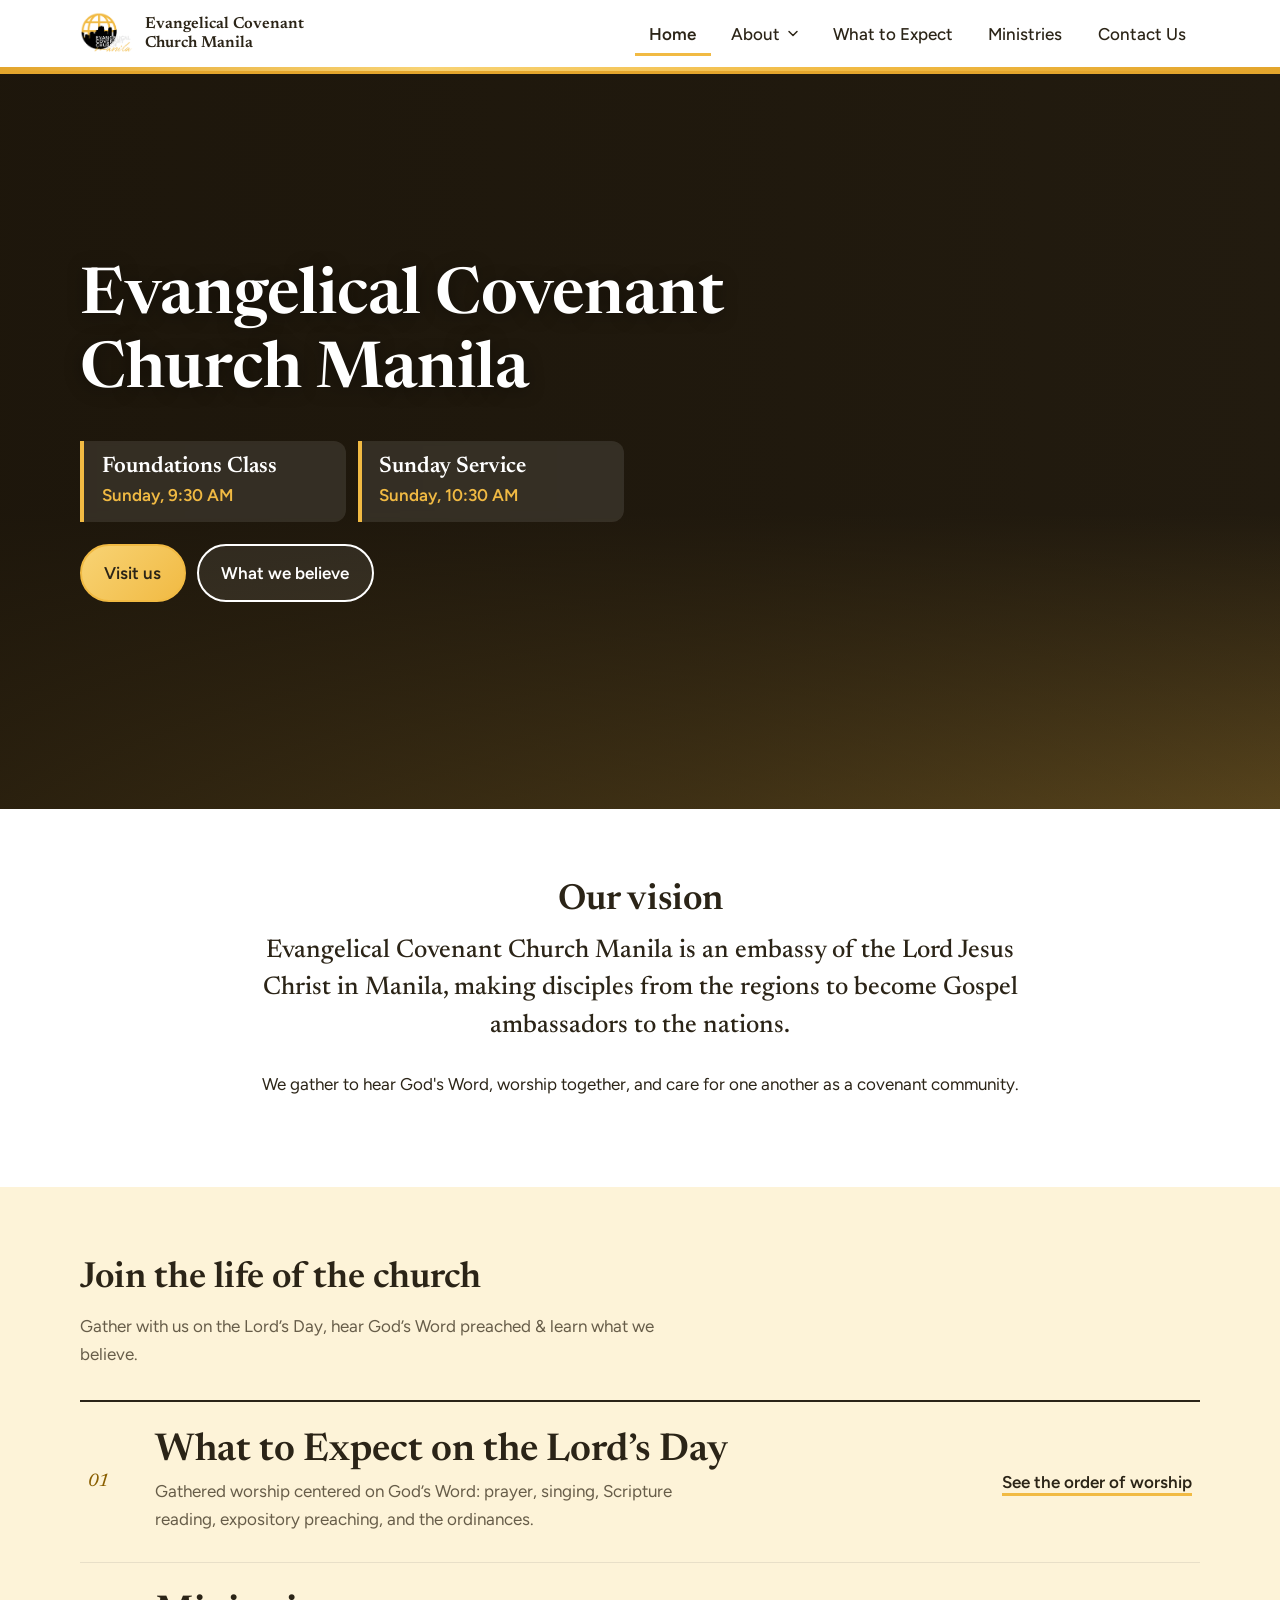
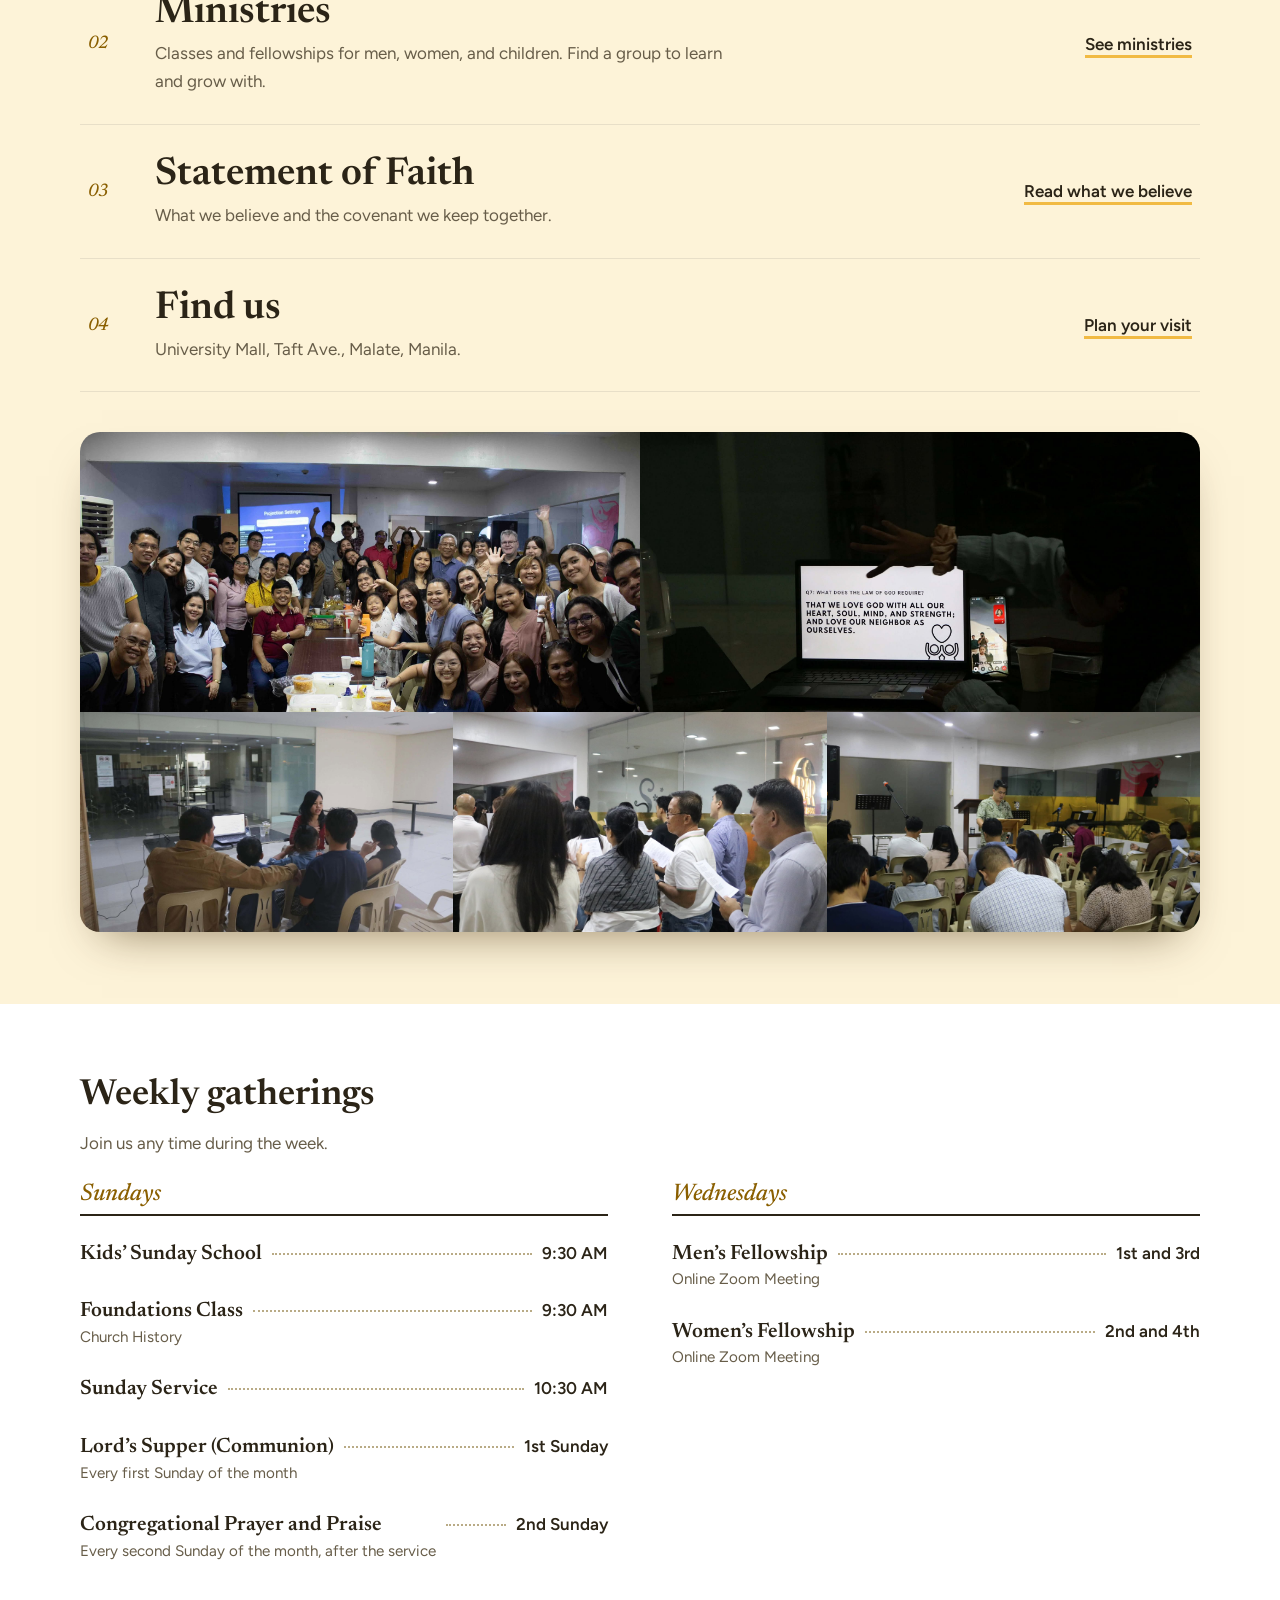
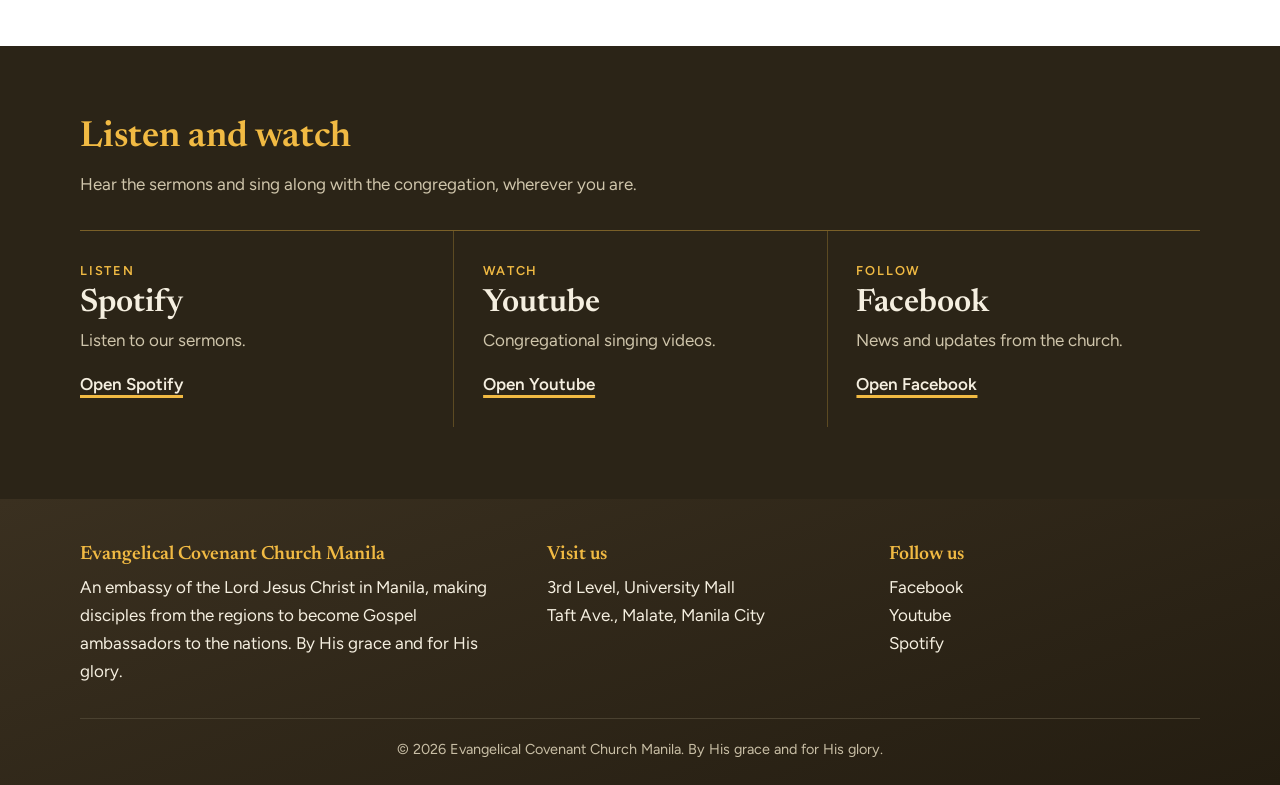
==== commit 680747ff: "Update index.html" ====
--- a/index.html
+++ b/index.html
@@ -22,7 +22,7 @@
 <ul class="hero-times"><li><b>Foundations Class</b><span>Sunday, 9:30 AM</span></li><li><b>Sunday Service</b><span>Sunday, 10:30 AM</span></li></ul>
 <div class="btns"><a class="btn gold" href="contact.html">Visit us</a><a class="btn ghost" href="about.html#statement">What we believe</a></div></div></section>
 <section class="sec"><div class="wrap vision"><h2>Our vision</h2><p class="big">Evangelical Covenant Church Manila is an embassy of the Lord Jesus Christ in Manila, making disciples from the regions to become Gospel ambassadors to the nations.</p><p>We gather to hear God's Word, worship together, and care for one another as a covenant community.</p></div></section>
-<section class="sec join"><div class="wrap"><h2>Join the life of the church</h2><p class="intro">Gather with us on the Lord’s Day, hear God’s Word preached, learn what we believe, and take your place among a covenant people.</p>
+<section class="sec join"><div class="wrap"><h2>Join the life of the church</h2><p class="intro">Gather with us on the Lord’s Day, hear God’s Word preached & learn what we believe.</p>
 <ul class="dir">
 <li><a href="what-to-expect.html"><span class="no">01</span><span class="tx"><strong>What to Expect on the Lord’s Day</strong><span>Gathered worship centered on God’s Word: prayer, singing, Scripture reading, expository preaching, and the ordinances.</span></span><span class="cta">See the order of worship</span></a></li>
 <li><a href="ministries.html"><span class="no">02</span><span class="tx"><strong>Ministries</strong><span>Classes and fellowships for men, women, and children. Find a group to learn and grow with.</span></span><span class="cta">See ministries</span></a></li>
@@ -68,4 +68,4 @@
 document.addEventListener('keydown',function(e){if(e.key==='Escape')closeSubs();});
 var d=document.querySelector('.toc details');if(d&&window.matchMedia('(max-width:959px)').matches)d.open=false;
 })();
-</script></body></html>+</script></body></html>
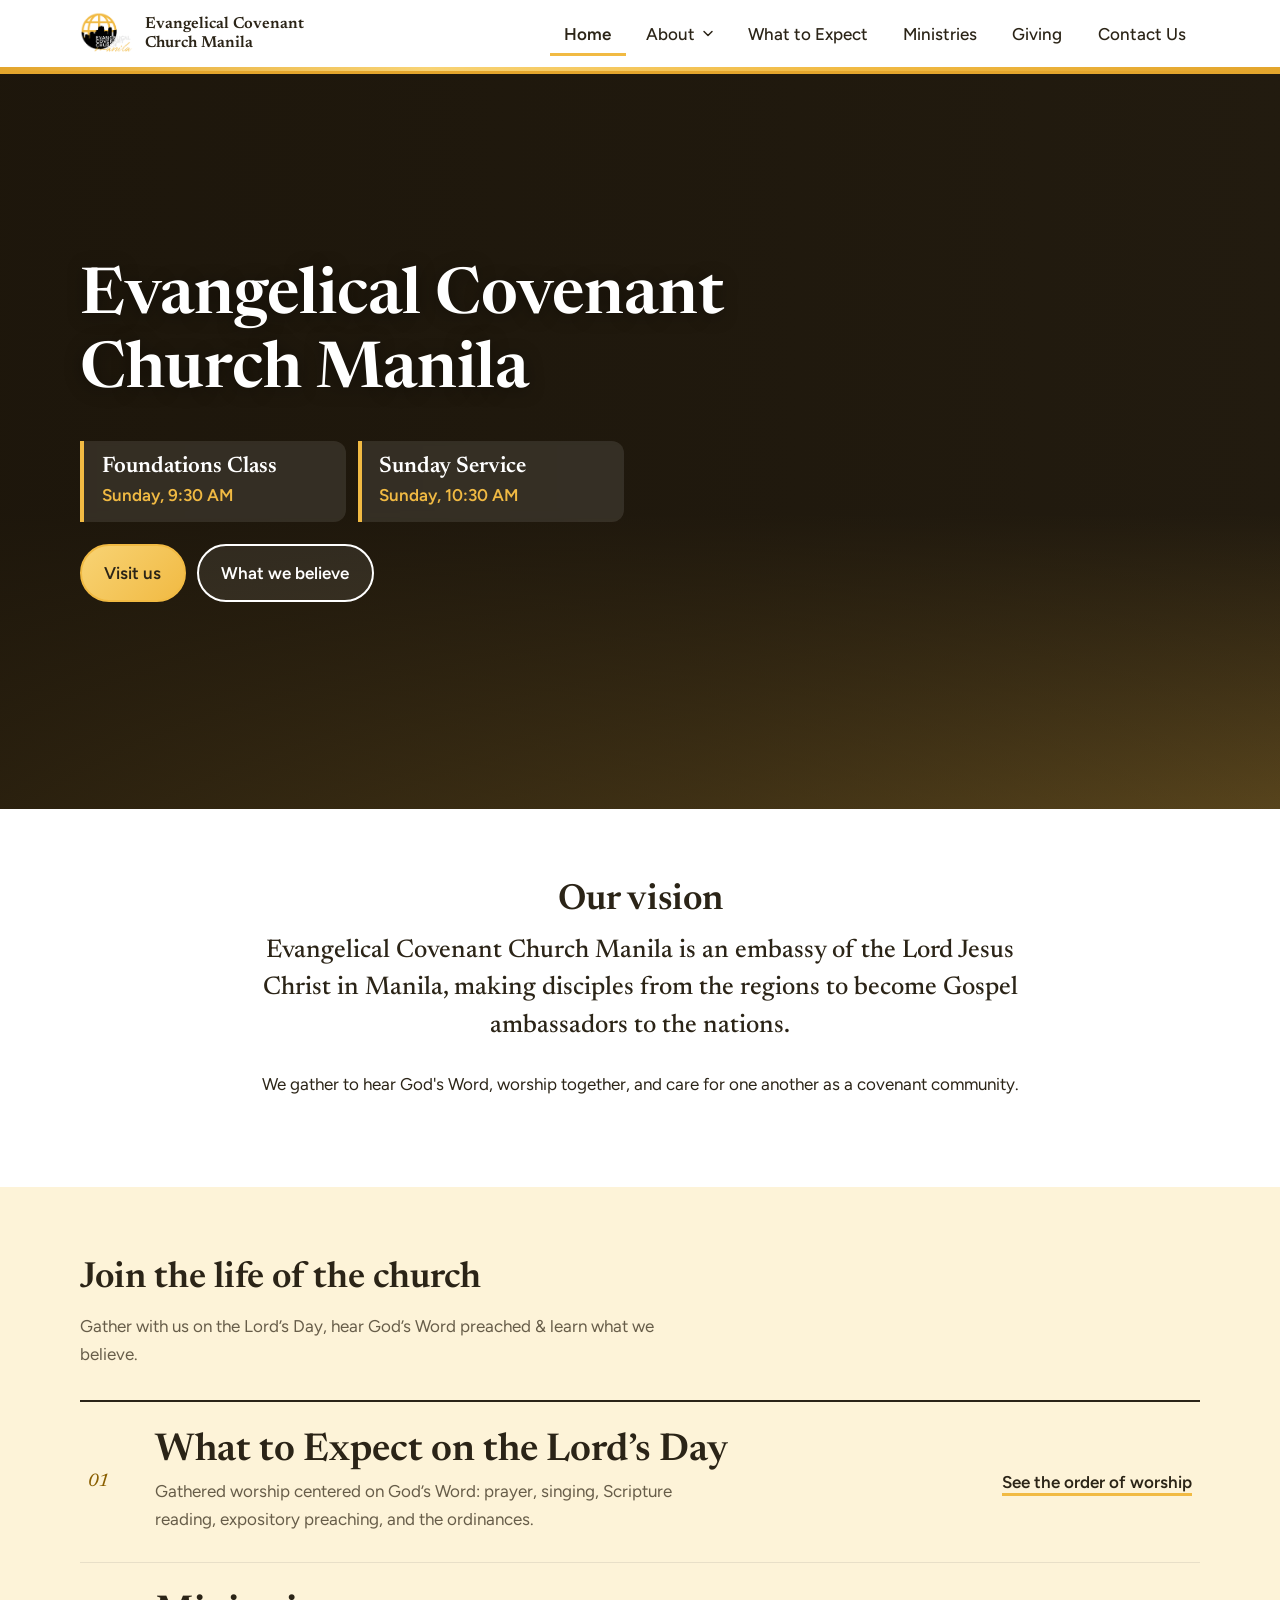
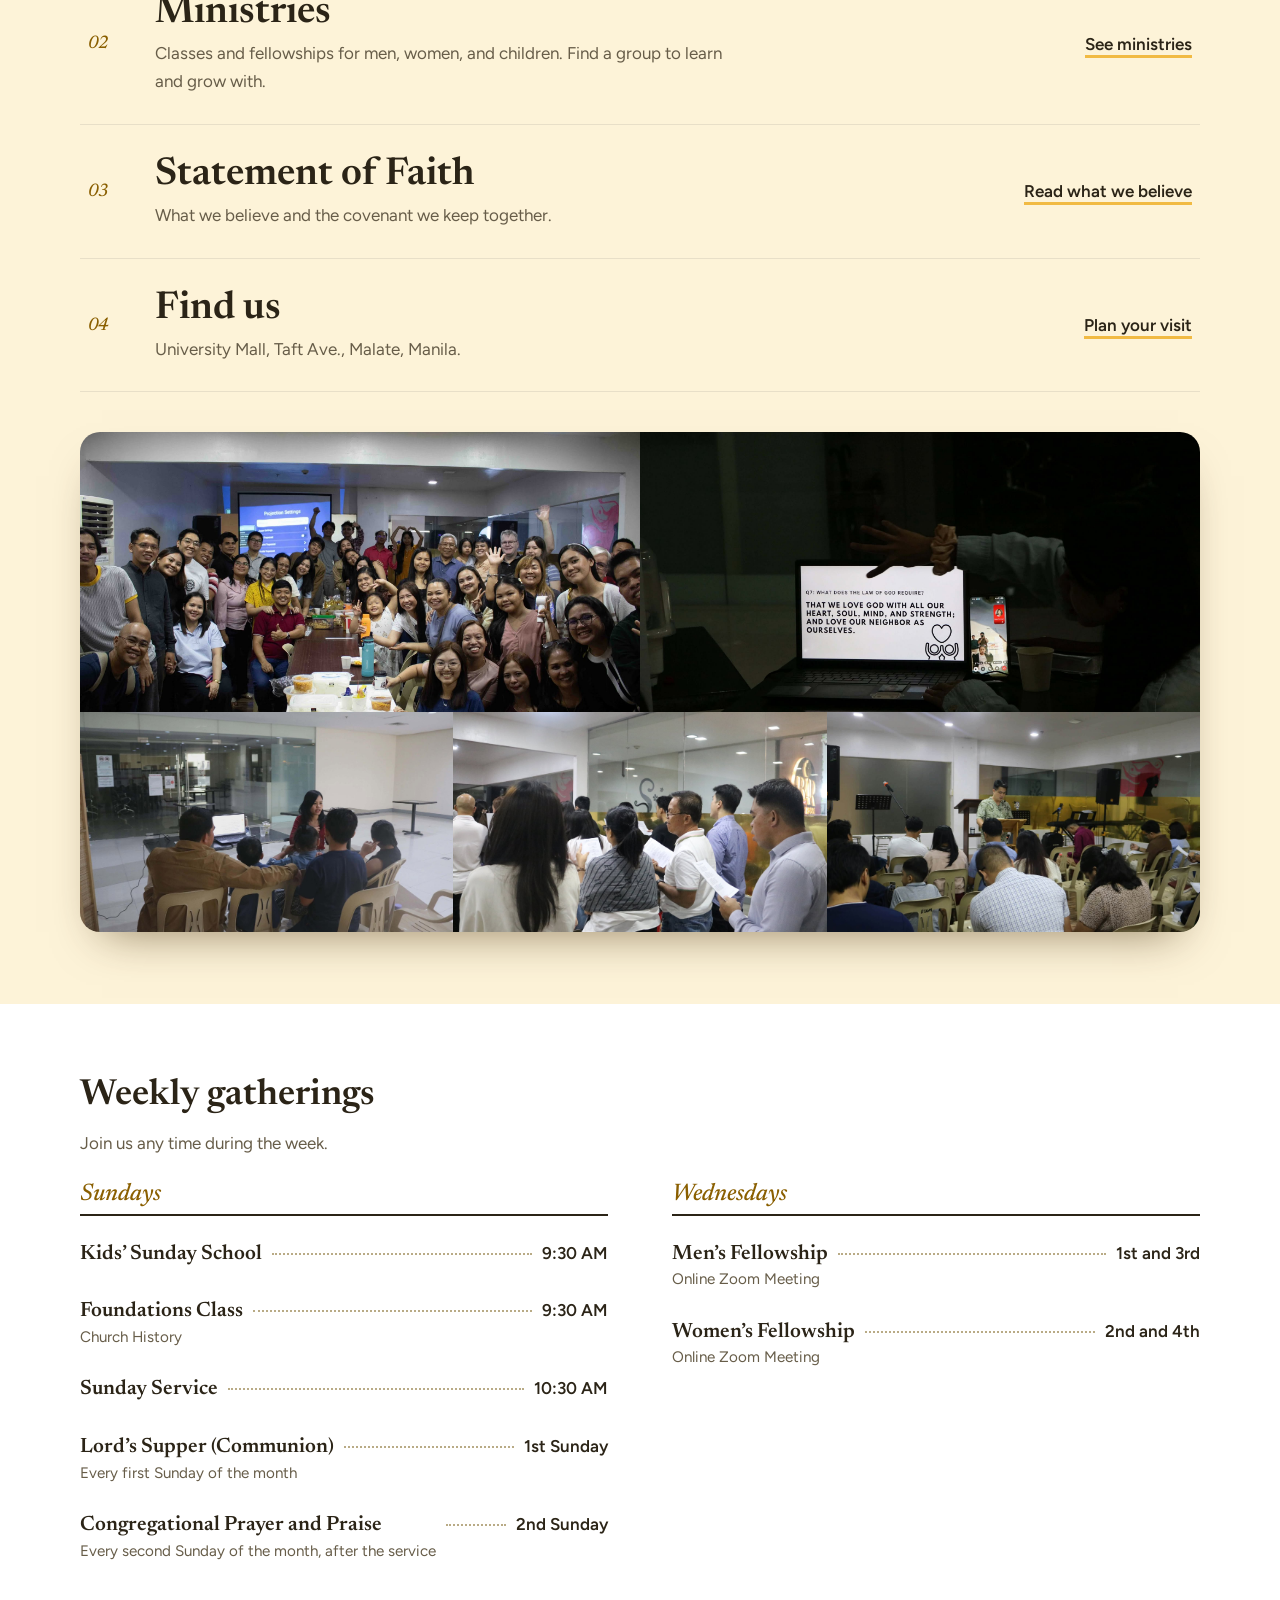
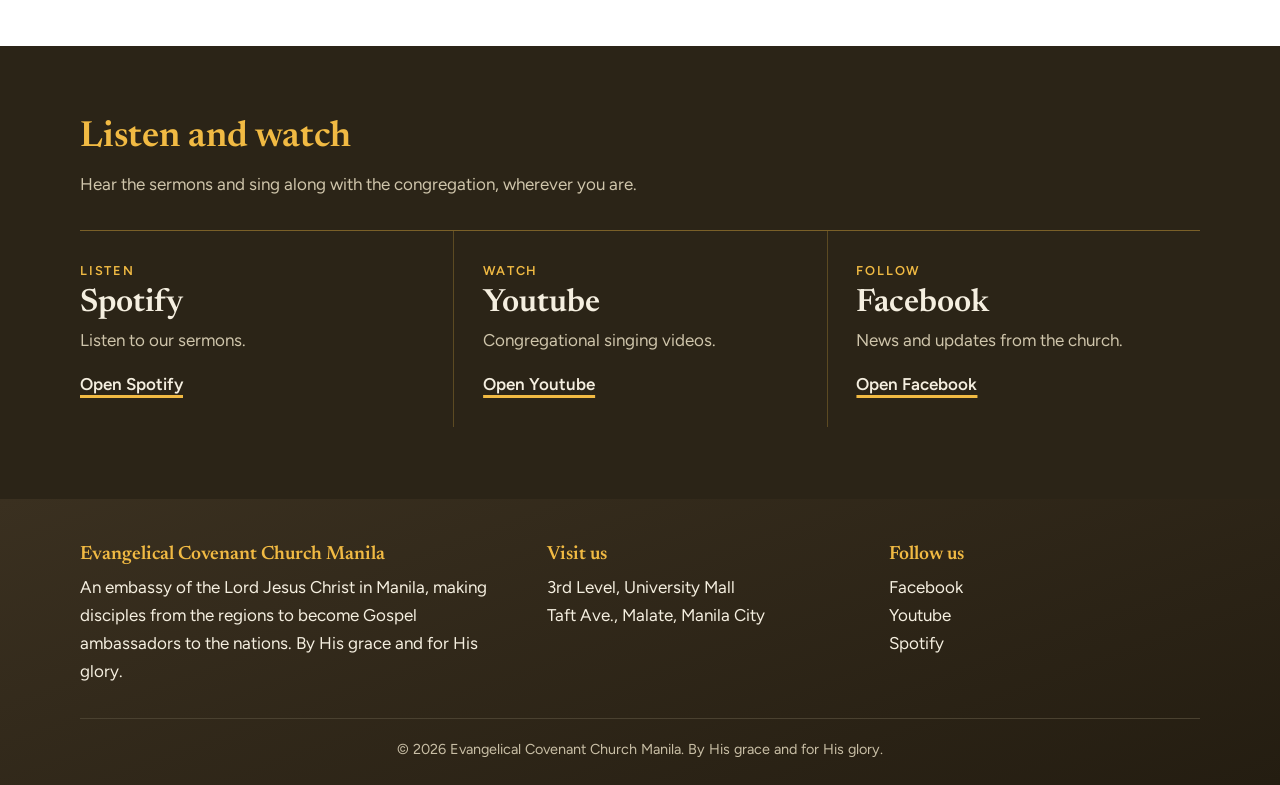
==== commit 2cec0098: "Add Giving page with bank details and QR code - New /giving page: short introduction to giving, Chin" ====
--- a/index.html
+++ b/index.html
@@ -8,28 +8,43 @@
 -->
 
 <meta name="viewport" content="width=device-width, initial-scale=1">
-<title>Evangelical Covenant Church Manila</title><meta name="description" content="Evangelical Covenant Church Manila, an embassy of the Lord Jesus Christ in Manila.">
+<title>Evangelical Covenant Church Manila</title><meta name="description" content="Evangelical Covenant Church Manila, an embassy of the Lord Jesus Christ in Manila. Sunday Service at 10:30 AM, University Mall, Taft Ave., Malate.">
+<link rel="canonical" href="https://ecc-manila.org/">
+<meta property="og:type" content="website">
+<meta property="og:site_name" content="Evangelical Covenant Church Manila">
+<meta property="og:title" content="Evangelical Covenant Church Manila">
+<meta property="og:description" content="Evangelical Covenant Church Manila, an embassy of the Lord Jesus Christ in Manila.">
+<meta property="og:url" content="https://ecc-manila.org/">
+<meta property="og:image" content="https://ecc-manila.org/img/banner.jpg">
+<meta property="og:image:alt" content="Evangelical Covenant Church Manila">
+<meta name="twitter:card" content="summary_large_image">
 <link rel="preconnect" href="https://fonts.googleapis.com"><link rel="preconnect" href="https://fonts.gstatic.com" crossorigin>
 <link href="https://fonts.googleapis.com/css2?family=Figtree:wght@400;500;600&family=Newsreader:ital,opsz,wght@0,6..72,500;0,6..72,600;1,6..72,400&display=swap" rel="stylesheet">
-<link rel="icon" href="img/logo.png"><link rel="stylesheet" href="style.css"></head><body>
+<link rel="icon" href="/img/metadata/favicon.ico" sizes="any">
+<link rel="icon" type="image/png" sizes="32x32" href="/img/metadata/favicon-32x32.png">
+<link rel="icon" type="image/png" sizes="16x16" href="/img/metadata/favicon-16x16.png">
+<link rel="icon" type="image/png" sizes="192x192" href="/img/metadata/android-chrome-192x192.png">
+<link rel="apple-touch-icon" href="/img/metadata/apple-touch-icon.png">
+<link rel="manifest" href="/img/metadata/site.webmanifest">
+<link rel="stylesheet" href="/style.css"></head><body>
 <header class="site-header"><div class="wrap bar">
-<a class="brand" href="index.html"><img class="logo" src="img/logo.png" alt="" height="44"><span>Evangelical Covenant<br>Church Manila</span></a>
+<a class="brand" href="/"><img class="logo" src="/img/logo.png" alt="" height="44"><span>Evangelical Covenant<br>Church Manila</span></a>
 <button class="menu-btn" aria-expanded="false" aria-controls="nav" aria-label="Menu"><span class="bars" aria-hidden="true"><i></i><i></i><i></i></span></button>
-<nav id="nav"><ul><li><a href="index.html" aria-current="page">Home</a></li><li class="has-sub"><a href="about.html">About</a><button class="sub-btn" type="button" aria-expanded="false" aria-controls="sub-about" aria-label="Show About submenu"><svg viewBox="0 0 24 24" width="16" height="16" fill="none" stroke="currentColor" stroke-width="2.2" stroke-linecap="round" stroke-linejoin="round" aria-hidden="true"><path d="M6 9l6 6 6-6"/></svg></button><ul class="sub" id="sub-about"><li><a href="about.html#statement">Statement of Faith</a></li><li><a href="about.html#covenant">How We Live</a></li><li><a href="about.html#leadership">Leadership</a></li></ul></li><li><a href="what-to-expect.html">What to Expect</a></li><li><a href="ministries.html">Ministries</a></li><li><a href="contact.html">Contact Us</a></li></ul></nav></div></header>
-<main><section class="hero"><div class="slides" aria-hidden="true"><i style="background-image:url(img/bg-1.jpg)"></i><i style="background-image:url(img/bg-2.jpg)"></i><i style="background-image:url(img/bg-3.jpg)"></i><i style="background-image:url(img/bg-4.jpg)"></i></div><div class="shade" aria-hidden="true"></div>
+<nav id="nav"><ul><li><a href="/" aria-current="page">Home</a></li><li class="has-sub"><a href="/about">About</a><button class="sub-btn" type="button" aria-expanded="false" aria-controls="sub-about" aria-label="Show About submenu"><svg viewBox="0 0 24 24" width="16" height="16" fill="none" stroke="currentColor" stroke-width="2.2" stroke-linecap="round" stroke-linejoin="round" aria-hidden="true"><path d="M6 9l6 6 6-6"/></svg></button><ul class="sub" id="sub-about"><li><a href="/about#statement">Statement of Faith</a></li><li><a href="/about#covenant">How We Live</a></li><li><a href="/about#leadership">Leadership</a></li></ul></li><li><a href="/what-to-expect">What to Expect</a></li><li><a href="/ministries">Ministries</a></li><li><a href="/giving">Giving</a></li><li><a href="/contact">Contact Us</a></li></ul></nav></div></header>
+<main><section class="hero"><div class="slides" aria-hidden="true"><i style="background-image:url(/img/bg-1.jpg)"></i><i style="background-image:url(/img/bg-2.jpg)"></i><i style="background-image:url(/img/bg-3.jpg)"></i><i style="background-image:url(/img/bg-4.jpg)"></i></div><div class="shade" aria-hidden="true"></div>
 <div class="wrap hero-copy">
 <h1>Evangelical Covenant Church Manila</h1>
 <ul class="hero-times"><li><b>Foundations Class</b><span>Sunday, 9:30 AM</span></li><li><b>Sunday Service</b><span>Sunday, 10:30 AM</span></li></ul>
-<div class="btns"><a class="btn gold" href="contact.html">Visit us</a><a class="btn ghost" href="about.html#statement">What we believe</a></div></div></section>
+<div class="btns"><a class="btn gold" href="/contact">Visit us</a><a class="btn ghost" href="/about#statement">What we believe</a></div></div></section>
 <section class="sec"><div class="wrap vision"><h2>Our vision</h2><p class="big">Evangelical Covenant Church Manila is an embassy of the Lord Jesus Christ in Manila, making disciples from the regions to become Gospel ambassadors to the nations.</p><p>We gather to hear God's Word, worship together, and care for one another as a covenant community.</p></div></section>
 <section class="sec join"><div class="wrap"><h2>Join the life of the church</h2><p class="intro">Gather with us on the Lord’s Day, hear God’s Word preached & learn what we believe.</p>
 <ul class="dir">
-<li><a href="what-to-expect.html"><span class="no">01</span><span class="tx"><strong>What to Expect on the Lord’s Day</strong><span>Gathered worship centered on God’s Word: prayer, singing, Scripture reading, expository preaching, and the ordinances.</span></span><span class="cta">See the order of worship</span></a></li>
-<li><a href="ministries.html"><span class="no">02</span><span class="tx"><strong>Ministries</strong><span>Classes and fellowships for men, women, and children. Find a group to learn and grow with.</span></span><span class="cta">See ministries</span></a></li>
-<li><a href="about.html#statement"><span class="no">03</span><span class="tx"><strong>Statement of Faith</strong><span>What we believe and the covenant we keep together.</span></span><span class="cta">Read what we believe</span></a></li>
-<li><a href="contact.html"><span class="no">04</span><span class="tx"><strong>Find us</strong><span>University Mall, Taft Ave., Malate, Manila.</span></span><span class="cta">Plan your visit</span></a></li>
+<li><a href="/what-to-expect"><span class="no">01</span><span class="tx"><strong>What to Expect on the Lord’s Day</strong><span>Gathered worship centered on God’s Word: prayer, singing, Scripture reading, expository preaching, and the ordinances.</span></span><span class="cta">See the order of worship</span></a></li>
+<li><a href="/ministries"><span class="no">02</span><span class="tx"><strong>Ministries</strong><span>Classes and fellowships for men, women, and children. Find a group to learn and grow with.</span></span><span class="cta">See ministries</span></a></li>
+<li><a href="/about#statement"><span class="no">03</span><span class="tx"><strong>Statement of Faith</strong><span>What we believe and the covenant we keep together.</span></span><span class="cta">Read what we believe</span></a></li>
+<li><a href="/contact"><span class="no">04</span><span class="tx"><strong>Find us</strong><span>University Mall, Taft Ave., Malate, Manila.</span></span><span class="cta">Plan your visit</span></a></li>
 </ul>
-<div class="mosaic"><figure><img src="img/bg-4.jpg" alt="" loading="lazy"><figcaption></figcaption></figure><figure><img src="img/kids-2.jpg" alt="Kid's Ministry" loading="lazy"><figcaption></figcaption></figure><figure><img src="img/kids-1.jpg" alt="Kid's Ministry" loading="lazy"><figcaption></figcaption></figure><figure><img src="img/prayer-praise.jpg" alt="Congregational singing" loading="lazy"><figcaption></figcaption></figure><figure><img src="img/cpp1.jpg" alt="Prayer and fellowship" loading="lazy"><figcaption></figcaption></figure></div></div></section>
+<div class="mosaic"><figure><img src="/img/bg-4.jpg" alt="" loading="lazy"><figcaption></figcaption></figure><figure><img src="/img/kids-2.jpg" alt="Kid's Ministry" loading="lazy"><figcaption></figcaption></figure><figure><img src="/img/kids-1.jpg" alt="Kid's Ministry" loading="lazy"><figcaption></figcaption></figure><figure><img src="/img/prayer-praise.jpg" alt="Congregational singing" loading="lazy"><figcaption></figcaption></figure><figure><img src="/img/cpp1.jpg" alt="Prayer and fellowship" loading="lazy"><figcaption></figcaption></figure></div></div></section>
 <section class="sec"><div class="wrap"><h2>Weekly gatherings</h2><p class="intro">Join us any time during the week.</p>
 <div class="bulletin">
 <div class="day"><h3>Sundays</h3><ul>
--- a/style.css
+++ b/style.css
@@ -346,3 +346,38 @@
 .has-sub>.sub-btn:hover{background:transparent}
 .has-sub:hover>a,.has-sub:focus-within>a{background:var(--gold-soft)}
 }
+
+/* v20: Giving page */
+.give{display:grid;gap:3rem;align-items:start}
+.give-text .big{margin-bottom:1.2rem}
+.give-text p:not(.big){max-width:34em}
+.give-verse{margin:2rem 0 0;padding-left:1rem;border-left:4px solid var(--gold)}
+.give-verse blockquote{margin:0}
+.give-verse blockquote p{margin:0;font:italic 500 1.25rem/1.45 Newsreader,Georgia,serif;max-width:30em}
+.give-verse figcaption{margin-top:.6rem;font:600 .75rem Figtree,system-ui,sans-serif;letter-spacing:.14em;text-transform:uppercase;color:var(--gold-deep)}
+.give-card{margin:0 .7rem .7rem 0;padding:clamp(1.4rem,4vw,2rem);background:#fff;border:1px solid var(--line);border-top:4px solid var(--gold);border-radius:4px;box-shadow:.7rem .7rem 0 var(--gold)}
+.give-h{margin:0 0 1.2rem;font-size:1.5rem}
+.give-qr{margin:0 0 1.4rem;padding:1.2rem;background:var(--gold-soft);border-radius:4px;text-align:center}
+.give-qr a{display:inline-block;border-radius:4px;transition:transform .25s}
+.give-qr a:hover{transform:scale(1.02)}
+.give-qr img{display:block;width:min(100%,280px);height:auto;margin:0 auto;padding:10px;background:#fff;border-radius:4px}
+.give-qr figcaption{margin-top:.8rem;font-size:.95rem;color:var(--muted)}
+.acct{margin:0 0 1.4rem}
+.acct div{display:flex;align-items:baseline;justify-content:space-between;gap:1rem;padding:.75rem 0;border-bottom:1px solid var(--line)}
+.acct div:first-child{border-top:2px solid var(--ink)}
+.acct dt{font-size:.95rem;color:var(--muted);white-space:nowrap}
+.acct dd{margin:0;font:600 1.2rem/1.2 Newsreader,Georgia,serif;text-align:right}
+.acct .acct-no{font-size:clamp(1.3rem,4.5vw,1.55rem);letter-spacing:.02em;font-variant-numeric:tabular-nums;white-space:nowrap}
+.give-actions{display:grid;gap:.7rem}
+.give-actions .btn{text-align:center}
+.copy-btn{display:inline-flex;align-items:center;justify-content:center;gap:.55rem;font:600 1rem Figtree,system-ui,sans-serif;color:var(--white);cursor:pointer;transition:background .25s,color .25s,border-color .25s,transform .15s}
+.copy-btn:active{transform:scale(.97)}
+.copy-btn .i-ok,.copy-btn .lbl-ok{display:none}
+.copy-btn.ok{background:var(--gold);color:var(--ink);border-color:var(--gold)}
+.copy-btn.ok .i-copy,.copy-btn.ok .lbl-copy{display:none}
+.copy-btn.ok .i-ok,.copy-btn.ok .lbl-ok{display:inline}
+.copy-btn.ok .i-ok{animation:give-pop .3s cubic-bezier(.2,.7,.2,1)}
+@keyframes give-pop{from{transform:scale(.4);opacity:0}to{transform:none;opacity:1}}
+.copy-status{min-height:1.4em;margin:.8rem 0 0;font-size:.95rem;color:var(--muted)}
+@media(min-width:860px){.give{grid-template-columns:1.1fr 1fr;gap:4rem;align-items:center}}
+@media(prefers-reduced-motion:reduce){.give-qr a:hover{transform:none}.copy-btn.ok .i-ok{animation:none}}
